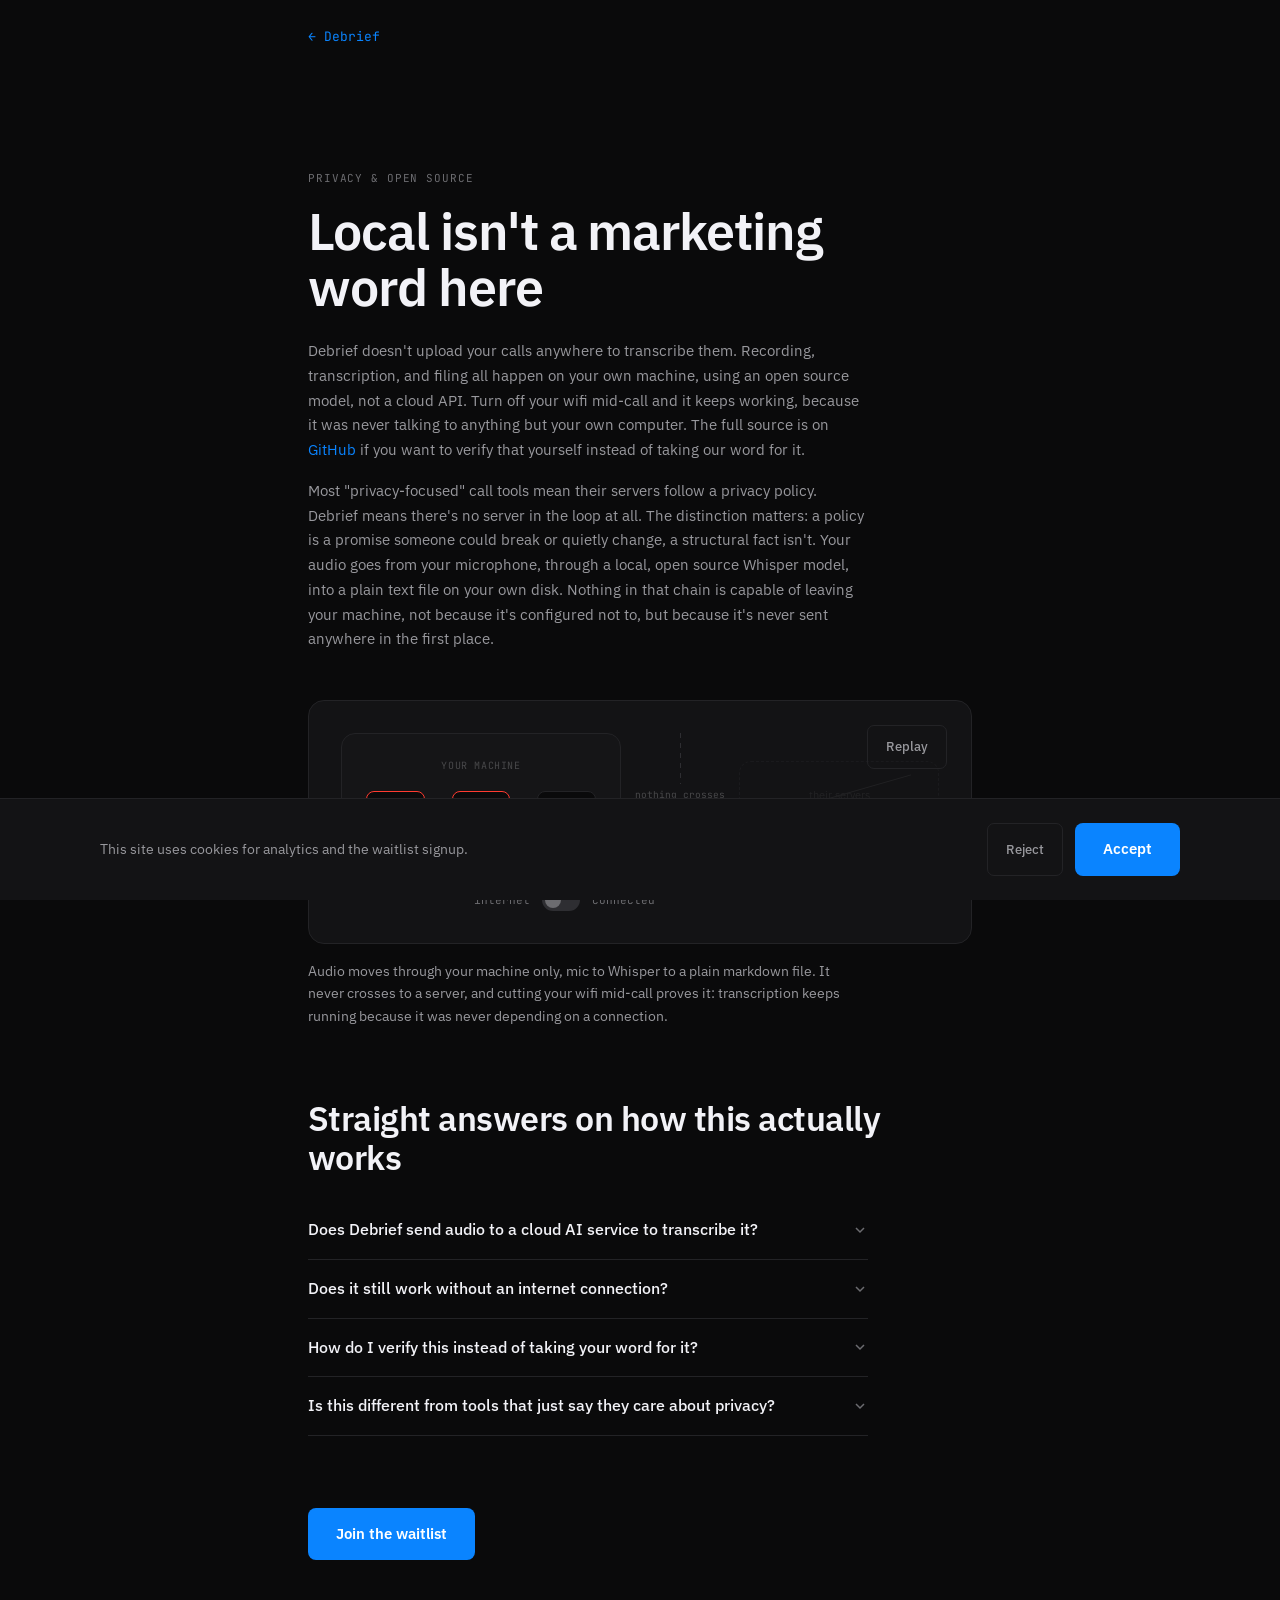
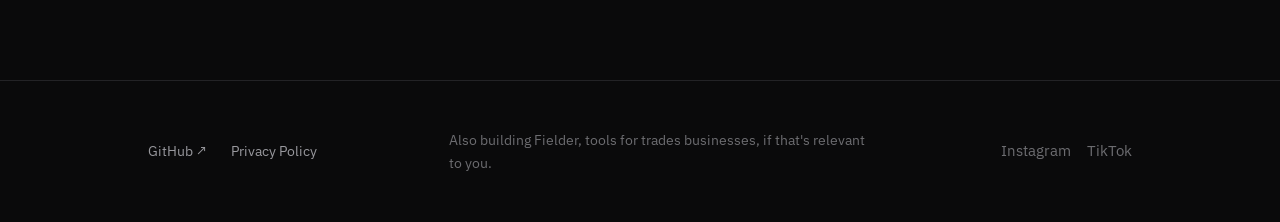
==== local-transcription/index.html @ 66da3337 "Build Debrief marketing/waitlist site (Phase 1) Homepage, dedicated /local-transcription privacy pag" ====
<!DOCTYPE html>
<html lang="en" data-ga-id="G-XXXXXXXXXX">
<head>
<meta charset="UTF-8">
<meta name="viewport" content="width=device-width, initial-scale=1">
<title>Offline, Open Source Call Transcription, No Cloud — Debrief</title>
<meta name="description" content="Debrief transcribes calls entirely offline, nothing uploaded. Open source call recorder for Mac and Windows, verify the code yourself on GitHub.">
<link rel="canonical" href="https://debrief.veeralspatel.com/local-transcription/">

<meta property="og:type" content="website">
<meta property="og:title" content="Offline, Open Source Call Transcription, No Cloud — Debrief">
<meta property="og:description" content="Debrief transcribes calls entirely offline, nothing uploaded. Open source call recorder for Mac and Windows, verify the code yourself on GitHub.">
<meta property="og:url" content="https://debrief.veeralspatel.com/local-transcription/">
<meta property="og:image" content="https://debrief.veeralspatel.com/images/og-banner.png">
<meta property="og:image:width" content="1200">
<meta property="og:image:height" content="630">
<meta name="twitter:card" content="summary_large_image">

<link rel="icon" type="image/svg+xml" href="../images/favicon.svg">
<link rel="icon" type="image/png" sizes="32x32" href="../images/favicon-32.png">
<link rel="icon" type="image/png" sizes="16x16" href="../images/favicon-16.png">
<link rel="apple-touch-icon" sizes="180x180" href="../images/apple-touch-icon.png">

<link rel="preconnect" href="https://fonts.gstatic.com" crossorigin>
<link rel="stylesheet" href="../css/styles.css">

<script type="application/ld+json">
{
  "@context": "https://schema.org",
  "@type": "FAQPage",
  "mainEntity": [
    {
      "@type": "Question",
      "name": "Does Debrief send audio to a cloud AI service to transcribe it?",
      "acceptedAnswer": { "@type": "Answer", "text": "No. Transcription runs through an open source Whisper model on your own machine. Audio never leaves your device to get turned into text." }
    },
    {
      "@type": "Question",
      "name": "Does it still work without an internet connection?",
      "acceptedAnswer": { "@type": "Answer", "text": "Yes. Recording, transcription, and filing all happen locally, so turning off your wifi mid-call doesn't stop any of it working." }
    },
    {
      "@type": "Question",
      "name": "How do I verify this instead of taking your word for it?",
      "acceptedAnswer": { "@type": "Answer", "text": "The full source is on GitHub under the MIT license. Read the code, run it yourself, or watch the network requests it makes. There's nothing to trust blindly." }
    },
    {
      "@type": "Question",
      "name": "Is this different from tools that just say they care about privacy?",
      "acceptedAnswer": { "@type": "Answer", "text": "Yes. Local here is structural, not a policy. There's no server in the loop to make a promise about in the first place." }
    }
  ]
}
</script>
</head>
<body>
<a class="skip-link" href="#main">Skip to content</a>

<div class="container-narrow" style="padding-top: var(--sp-5);">
  <a href="../" class="link-slide" style="font-family: var(--mono); font-size: 13px;">← Debrief</a>
</div>

<main id="main">
  <section>
    <div class="container-narrow">
      <div class="eyebrow" style="margin-bottom: var(--sp-4);">PRIVACY &amp; OPEN SOURCE</div>
      <h1 class="priv-heading reveal in" style="font-size: var(--fs-h1);">Local isn't a marketing word here</h1>
      <div class="priv-body reveal in">
        <p>Debrief doesn't upload your calls anywhere to transcribe them. Recording, transcription, and filing all happen on your own machine, using an open source model, not a cloud API. Turn off your wifi mid-call and it keeps working, because it was never talking to anything but your own computer. The full source is on <a href="https://github.com/veeralspatel/debrief" class="link-slide" data-track="outbound_github_click">GitHub</a> if you want to verify that yourself instead of taking our word for it.</p>
        <p>Most "privacy-focused" call tools mean their servers follow a privacy policy. Debrief means there's no server in the loop at all. The distinction matters: a policy is a promise someone could break or quietly change, a structural fact isn't. Your audio goes from your microphone, through a local, open source Whisper model, into a plain text file on your own disk. Nothing in that chain is capable of leaving your machine, not because it's configured not to, but because it's never sent anywhere in the first place.</p>
      </div>

      <div class="demo-block reveal in">
        <div class="demo-wrap" id="demo-2">
          <div class="demo-ctl"><button class="btn-ghost" data-replay aria-label="Replay demo: audio stays on your machine">Replay</button></div>
          <div class="d2">
            <div class="machine">
              <div class="machine-lbl">YOUR MACHINE</div>
              <div class="m-flow">
                <div class="m-node" id="n1">audio</div>
                <div class="m-arrow">→</div>
                <div class="m-node" id="n2">whisper</div>
                <div class="m-arrow">→</div>
                <div class="m-node" id="n3">.md file</div>
              </div>
            </div>
            <div class="barrier"><div class="barrier-line"></div><div class="blocked">nothing crosses</div></div>
            <div class="cloud"><div class="cloud-box">their servers</div></div>
          </div>
          <div class="wifi-row">
            <span>internet</span>
            <div class="tog" id="tg" role="img" aria-label="wifi toggle"><div class="knob"></div></div>
            <span id="wl">connected</span>
            <span class="still" id="st">· still transcribing</span>
          </div>
        </div>
        <p class="demo-caption">Audio moves through your machine only, mic to Whisper to a plain markdown file. It never crosses to a server, and cutting your wifi mid-call proves it: transcription keeps running because it was never depending on a connection.</p>
      </div>

      <h2 class="reveal in" style="margin-top: var(--sp-8); margin-bottom: var(--sp-5);">Straight answers on how this actually works</h2>
      <div class="faq-list reveal in">
        <div class="faq-item">
          <button class="faq-q" aria-expanded="false" aria-controls="lt-faq-1">
            Does Debrief send audio to a cloud AI service to transcribe it?
            <svg class="faq-chevron" width="16" height="16" viewBox="0 0 16 16" aria-hidden="true"><path d="M4 6l4 4 4-4" stroke="currentColor" stroke-width="1.5" fill="none"/></svg>
          </button>
          <div class="faq-a-wrap" id="lt-faq-1"><div class="faq-a-inner"><p class="faq-a">No. Transcription runs through an open source Whisper model on your own machine. Audio never leaves your device to get turned into text.</p></div></div>
        </div>
        <div class="faq-item">
          <button class="faq-q" aria-expanded="false" aria-controls="lt-faq-2">
            Does it still work without an internet connection?
            <svg class="faq-chevron" width="16" height="16" viewBox="0 0 16 16" aria-hidden="true"><path d="M4 6l4 4 4-4" stroke="currentColor" stroke-width="1.5" fill="none"/></svg>
          </button>
          <div class="faq-a-wrap" id="lt-faq-2"><div class="faq-a-inner"><p class="faq-a">Yes. Recording, transcription, and filing all happen locally, so turning off your wifi mid-call doesn't stop any of it working, exactly like the demo above.</p></div></div>
        </div>
        <div class="faq-item">
          <button class="faq-q" aria-expanded="false" aria-controls="lt-faq-3">
            How do I verify this instead of taking your word for it?
            <svg class="faq-chevron" width="16" height="16" viewBox="0 0 16 16" aria-hidden="true"><path d="M4 6l4 4 4-4" stroke="currentColor" stroke-width="1.5" fill="none"/></svg>
          </button>
          <div class="faq-a-wrap" id="lt-faq-3"><div class="faq-a-inner"><p class="faq-a">The full source is on GitHub under the MIT license. Read the code, run it yourself, or watch the network requests it makes. There's nothing to trust blindly.</p></div></div>
        </div>
        <div class="faq-item">
          <button class="faq-q" aria-expanded="false" aria-controls="lt-faq-4">
            Is this different from tools that just say they care about privacy?
            <svg class="faq-chevron" width="16" height="16" viewBox="0 0 16 16" aria-hidden="true"><path d="M4 6l4 4 4-4" stroke="currentColor" stroke-width="1.5" fill="none"/></svg>
          </button>
          <div class="faq-a-wrap" id="lt-faq-4"><div class="faq-a-inner"><p class="faq-a">Yes. Local here is structural, not a policy. There's no server in the loop to make a promise about in the first place.</p></div></div>
        </div>
      </div>

      <div class="reveal in" style="margin-top: var(--sp-8);">
        <a class="btn-primary" href="../#waitlist" data-track="cta_click" data-location="local_transcription_page">Join the waitlist</a>
      </div>
    </div>
  </section>
</main>

<footer class="site-footer">
  <div class="container footer-inner">
    <div class="footer-links">
      <a href="https://github.com/veeralspatel/debrief" data-track="outbound_github_click">GitHub ↗</a>
      <a href="../privacy-policy/">Privacy Policy</a>
    </div>
    <p class="footer-fielder">Also building Fielder, tools for trades businesses, if that's relevant to you.</p>
    <div class="footer-socials">
      <a href="#" aria-label="Instagram">Instagram</a>
      <a href="#" aria-label="TikTok">TikTok</a>
    </div>
  </div>
</footer>

<div class="cookie-banner" id="cookie-banner" hidden>
  <div class="cookie-inner">
    <p class="cookie-text">This site uses cookies for analytics and the waitlist signup.</p>
    <div class="cookie-actions">
      <button class="btn-ghost" id="cookie-reject">Reject</button>
      <button class="btn-primary" id="cookie-accept">Accept</button>
    </div>
  </div>
</div>

<script src="../js/main.js"></script>
</body>
</html>
---- css/styles.css ----
/* ============================================================
   Debrief — Website Styles
   Source of truth: docs/06_Design_System_Spec.md (tokens/components)
   Breakpoints (mobile-first, intentional per device, not just fluid scaling):
     base   0–767px   phone, touch/swipe, primary build
     tablet 768px+     touch/swipe, more breathing room
     laptop 1024px+    mouse/trackpad, scroll+click, fragments get full rotation/bleed
     wide   1440px+    desktop, most generous spacing
   Hover-only flourishes are scoped to (hover:hover) and (pointer:fine) so touch
   devices never get a stuck hover state.
   ============================================================ */

@import url('https://fonts.googleapis.com/css2?family=IBM+Plex+Sans:wght@400;500;600;700&family=JetBrains+Mono:wght@400;500&display=swap');

:root {
  /* Color tokens — Doc 06 §1 */
  --bg: #0A0A0B;
  --s1: #131315;
  --s2: #151517;
  --bd: #232326;
  --bdh: #2E2E32;
  --t: #F2F2F7;
  --t2: #98989D;
  --t3: #6C6C70;
  --t4: #48484A;
  --blue: #0A84FF;
  --blue-h: #339CFF;
  --red: #FF3B30;
  --green: #30D158;

  --sans: 'IBM Plex Sans', -apple-system, BlinkMacSystemFont, 'Segoe UI', sans-serif;
  --mono: 'JetBrains Mono', ui-monospace, monospace;

  /* Spacing scale — Doc 06 §3 (4px base unit) */
  --sp-1: 4px;
  --sp-2: 8px;
  --sp-3: 12px;
  --sp-4: 16px;
  --sp-5: 24px;
  --sp-6: 32px;
  --sp-7: 48px;
  --sp-8: 72px;
  --sp-9: 120px;

  /* Section rhythm — mobile-first, widens per breakpoint below */
  --section-pad: var(--sp-8);
  --copy-max: 560px;
  --copy-max-hero: 460px;
  --container-max: 600px;
  --container-pad: var(--sp-5);

  /* Type scale — mobile values (Doc 06 §2), laptop/wide override below */
  --fs-h1: 38px;
  --fs-h2: 27px;
  --fs-h3: 19px;
  --fs-lead: 16px;
  --fs-body: 15px;
  --fs-body-2: 13.5px;
  --fs-eyebrow: 11px;
  --fs-meta: 11px;
}

@media (min-width: 768px) {
  :root {
    --section-pad: 88px;
    --container-max: 700px;
    --container-pad: var(--sp-6);
    --fs-h1: 44px;
    --fs-h2: 30px;
    --fs-h3: 20px;
    --fs-lead: 17px;
  }
}

@media (min-width: 1024px) {
  :root {
    --section-pad: var(--sp-9);
    --container-max: 1080px;
    --container-pad: var(--sp-7);
    --fs-h1: 52px;
    --fs-h2: 34px;
    --fs-h3: 20px;
  }
}

@media (min-width: 1440px) {
  :root {
    --section-pad: 148px;
    --container-max: 1280px;
    --container-pad: var(--sp-9);
    --fs-h1: 60px;
    --fs-h2: 38px;
    --fs-lead: 18px;
  }
}

@media (min-width: 1920px) {
  :root {
    --container-max: 1360px;
  }
}

/* ---------- Reset ---------- */
*, *::before, *::after { box-sizing: border-box; }
html { scroll-behavior: smooth; }
@media (prefers-reduced-motion: reduce) {
  html { scroll-behavior: auto; }
  *, *::before, *::after {
    animation-duration: 0.001ms !important;
    animation-iteration-count: 1 !important;
    transition-duration: 0.001ms !important;
    scroll-behavior: auto !important;
  }
}
body, h1, h2, h3, p, figure, blockquote { margin: 0; }
ul { margin: 0; padding: 0; list-style: none; }
img, svg { display: block; max-width: 100%; }
a { color: inherit; text-decoration: none; }
button { font: inherit; color: inherit; background: none; border: none; cursor: pointer; }
input { font: inherit; color: inherit; }

body {
  font-family: var(--sans);
  background: var(--bg);
  color: var(--t);
  font-size: var(--fs-body);
  line-height: 1.65;
  -webkit-font-smoothing: antialiased;
}

::selection { background: rgba(255,59,48,0.28); color: var(--t); }

:focus-visible {
  outline: 2px solid var(--blue);
  outline-offset: 3px;
  border-radius: 4px;
}

/* ---------- Type ---------- */
h1, .h1 {
  font-family: var(--sans); font-weight: 600;
  font-size: var(--fs-h1); line-height: 1.08; letter-spacing: -0.02em;
}
h2, .h2 {
  font-family: var(--sans); font-weight: 600;
  font-size: var(--fs-h2); line-height: 1.15; letter-spacing: -0.015em;
}
h3, .h3 {
  font-family: var(--sans); font-weight: 600;
  font-size: var(--fs-h3); line-height: 1.3;
}
.lead { font-size: var(--fs-lead); line-height: 1.6; color: var(--t2); }
.body-2 { font-size: var(--fs-body-2); line-height: 1.55; color: var(--t2); }
.eyebrow {
  font-family: var(--mono); font-size: var(--fs-eyebrow); font-weight: 400;
  text-transform: uppercase; letter-spacing: 0.08em; color: var(--t3);
}
.meta { font-family: var(--mono); font-size: var(--fs-meta); color: var(--t4); }

/* ---------- Layout ---------- */
.container {
  max-width: var(--container-max);
  margin: 0 auto;
  padding-left: var(--container-pad);
  padding-right: var(--container-pad);
}
/* Single-column text pages (privacy-policy, local-transcription) have no side visual to
   fill a wide grid container with, so they get their own narrower, centered reading
   measure instead of inheriting the homepage's wide multi-column container. Keeps large
   screens feeling deliberate (centered, generous margins) instead of leaving a dead zone. */
.container-narrow {
  max-width: 760px;
  margin: 0 auto;
  padding-left: var(--container-pad);
  padding-right: var(--container-pad);
}
section { position: relative; padding: var(--section-pad) 0; }
.section-alt { background: var(--s1); }
.copy-col { max-width: var(--copy-max); }
.copy-col-hero { max-width: var(--copy-max-hero); }

.reveal { opacity: 0; transform: translateY(16px); transition: opacity 600ms ease, transform 600ms ease; }
.reveal.in { opacity: 1; transform: none; }
@media (prefers-reduced-motion: reduce) { .reveal { opacity: 1; transform: none; } }

/* ---------- Buttons ---------- */
.btn-primary {
  display: inline-flex; align-items: center; justify-content: center;
  font-family: var(--sans); font-size: 15px; font-weight: 600;
  padding: 14px 28px; border-radius: 8px;
  background: var(--blue); color: #fff;
  transition: background 150ms ease, transform 100ms ease;
  min-height: 48px;
}
@media (hover: hover) and (pointer: fine) {
  .btn-primary:hover { background: var(--blue-h); }
}
.btn-primary:active { transform: scale(0.985); }
.btn-primary.is-success {
  background: var(--green); color: #08210F;
}

.btn-ghost {
  display: inline-flex; align-items: center; justify-content: center;
  font-family: var(--sans); font-size: 13px; font-weight: 500;
  padding: 9px 18px; min-height: 44px;
  border-radius: 7px; background: transparent; color: var(--t2);
  border: 1px solid var(--bd);
  transition: border-color 150ms ease, color 150ms ease;
}
@media (hover: hover) and (pointer: fine) {
  .btn-ghost:hover { border-color: var(--bdh); color: var(--t); }
}

/* ---------- Form field ---------- */
.field-group { display: flex; flex-direction: column; gap: var(--sp-3); width: 100%; max-width: 340px; }
@media (min-width: 1024px) { .field-group { max-width: 300px; } }
.field {
  width: 100%;
  background: var(--s2); border: 1px solid var(--bd); border-radius: 8px;
  padding: 13px 14px; font-family: var(--sans); font-size: 15px; color: var(--t);
  min-height: 48px;
  transition: border-color 150ms ease, box-shadow 150ms ease;
}
.field::placeholder { color: var(--t3); }
.field:focus {
  outline: none; border-color: var(--blue);
  box-shadow: 0 0 0 3px rgba(10,132,255,0.15);
}
.field.has-error { border-color: var(--red); }
.field-error {
  font-size: 12.5px; color: var(--red); display: none;
}
.field-error.show { display: block; }
.risk-reversal {
  font-family: var(--mono); font-size: 11px; color: var(--t2); line-height: 1.7; max-width: 420px;
}

/* ============================================================
   Cookie consent banner
   ============================================================ */
.cookie-banner {
  position: fixed; left: 0; right: 0; bottom: 0; z-index: 90;
  background: var(--s1); border-top: 1px solid var(--bd);
  padding: var(--sp-5) var(--sp-4);
  transform: translateY(0);
  transition: transform 200ms ease;
}
.cookie-banner[hidden] { display: none; }
.cookie-banner.leaving { transform: translateY(110%); }
@media (prefers-reduced-motion: reduce) { .cookie-banner { transition: none; } }
.cookie-inner {
  max-width: var(--container-max); margin: 0 auto;
  display: flex; flex-direction: column; gap: var(--sp-4);
}
@media (min-width: 768px) {
  .cookie-inner { flex-direction: row; align-items: center; justify-content: space-between; gap: var(--sp-6); }
}
.cookie-text { font-size: 13.5px; color: var(--t2); line-height: 1.55; }
.cookie-actions { display: flex; gap: var(--sp-3); flex-shrink: 0; }
.cookie-actions .btn-primary,
.cookie-actions .btn-ghost { flex: 1; }
@media (min-width: 768px) {
  .cookie-actions .btn-primary,
  .cookie-actions .btn-ghost { flex: none; }
}

/* ============================================================
   Header / skip link (no persistent nav, per Doc 03/05)
   ============================================================ */
.skip-link {
  position: absolute; left: var(--sp-4); top: -60px;
  background: var(--blue); color: #fff; padding: 10px 16px; border-radius: 6px;
  font-size: 14px; font-weight: 600; z-index: 200; transition: top 150ms ease;
}
.skip-link:focus { top: var(--sp-4); }

/* ============================================================
   Fragment component — Doc 06 §9 / Doc 05 §4,§7,§9
   ============================================================ */
.fragment {
  background: var(--s2); border: 1px solid var(--bd); border-radius: 16px;
  box-shadow: 0 40px 100px rgba(0,0,0,0.6);
  transform: rotate(0deg) translateY(var(--parallax-y, 0px));
  transition: transform 200ms ease;
}
.fragment.fade-bottom {
  -webkit-mask-image: linear-gradient(to bottom, #000 78%, transparent 100%);
  mask-image: linear-gradient(to bottom, #000 78%, transparent 100%);
}
@media (min-width: 1024px) {
  .fragment.tilt { transform: rotate(-3deg) translateY(var(--parallax-y, 0px)); }
}

/* ============================================================
   Hero
   ============================================================ */
.hero { padding-top: calc(var(--section-pad) + var(--sp-5)); overflow: clip; }
.hero-grid {
  display: grid; gap: var(--sp-7);
}
.hero-copy { display: flex; flex-direction: column; gap: var(--sp-5); }
.hero-copy .eyebrow { display: flex; align-items: center; gap: var(--sp-2); }
.rec-dot {
  width: 7px; height: 7px; border-radius: 50%; background: var(--red);
  animation: breathe 1.8s ease-in-out infinite;
}
@keyframes breathe { 0%, 100% { opacity: 1; } 50% { opacity: 0.35; } }
.hero-copy h1 { color: var(--t); }
.hero-copy .lead { color: var(--t2); }
.hero-actions { display: flex; flex-direction: column; gap: var(--sp-3); align-items: flex-start; }

.hero-frag-wrap { position: relative; }
.hero-frag {
  width: 100%;
  padding: var(--sp-5);
}
@media (max-width: 1023px) {
  .hero-frag-wrap { margin: 0 -24px; padding: 0 24px; }
}

/* Fragment inner content: mid-recording state */
.frag-rec-row { display: flex; align-items: center; gap: var(--sp-4); padding-bottom: var(--sp-4); margin-bottom: var(--sp-4); border-bottom: 1px solid var(--bd); }
.frag-rec-btn { width: 34px; height: 34px; border-radius: 50%; background: var(--red); display: flex; align-items: center; justify-content: center; flex-shrink: 0; }
.frag-rec-btn::after { content: ''; width: 12px; height: 12px; border-radius: 50%; background: #fff; }
.frag-timer { font-family: var(--mono); font-size: 15px; color: var(--t); }
.frag-status { font-family: var(--mono); font-size: 10px; color: var(--t4); margin-left: auto; text-align: right; line-height: 1.6; }
.frag-status .on { color: var(--green); }
.frag-lines { display: flex; flex-direction: column; gap: var(--sp-3); }
.frag-line { display: flex; gap: var(--sp-3); font-size: 13px; line-height: 1.55; }
.frag-time { font-family: var(--mono); font-size: 10.5px; color: var(--t4); flex-shrink: 0; padding-top: 2px; }
.frag-speaker { color: var(--blue); font-weight: 600; margin-right: 6px; }
.frag-speaker.b { color: var(--t3); }
.frag-text { color: #E5E5E7; }

@media (min-width: 1024px) {
  .hero-grid { grid-template-columns: minmax(0, var(--copy-max-hero)) 1fr; align-items: center; }
  .hero-frag-wrap { margin-right: -120px; }
  .hero-actions { flex-direction: row; align-items: center; gap: var(--sp-5); }
}
@media (min-width: 1440px) {
  .hero-frag-wrap { margin-right: -180px; }
}

/* ============================================================
   Problem / Mechanism
   ============================================================ */
.pm-heading { max-width: var(--copy-max); margin-bottom: var(--sp-5); }
.pm-body { max-width: var(--copy-max); display: flex; flex-direction: column; gap: var(--sp-4); margin-bottom: var(--sp-7); }
.pm-body p { color: var(--t2); }
.pm-mechanism { font-size: var(--fs-lead); color: var(--t); font-weight: 500; }

.demo-block { margin-bottom: var(--sp-7); }
.demo-caption { max-width: var(--copy-max); font-size: 14px; color: var(--t2); margin-top: var(--sp-4); line-height: 1.6; }

.demo-wrap {
  background: var(--s1); border: 1px solid var(--bd); border-radius: 16px;
  padding: var(--sp-5); position: relative;
}
@media (min-width: 768px) { .demo-wrap { padding: var(--sp-6); } }
.demo-ctl { position: absolute; top: var(--sp-5); right: var(--sp-5); z-index: 5; }

/* Demo 1 — mic/system → waveform → transcript → save */
.d1 { display: flex; flex-direction: column; gap: var(--sp-5); }
.d1-left {
  background: var(--s2); border: 1px solid var(--bd); border-radius: 14px;
  padding: var(--sp-5); display: flex; flex-direction: row; align-items: center; justify-content: space-between; gap: var(--sp-4);
}
.rec-btn { width: 56px; height: 56px; border-radius: 50%; background: #2E2E32; display: flex; align-items: center; justify-content: center; transition: background 400ms ease; flex-shrink: 0; }
.rec-btn.live { background: var(--red); }
.rec-btn::after { content: ''; width: 18px; height: 18px; border-radius: 50%; background: #6C6C70; transition: background 400ms ease; }
.rec-btn.live::after { background: #fff; }
.rec-timer { font-family: var(--mono); font-size: 15px; color: var(--t3); transition: color 400ms ease; }
.rec-timer.live { color: var(--t); }
.rec-src { font-family: var(--mono); font-size: 10px; color: var(--t4); line-height: 1.7; }
.rec-src .on { color: var(--green); }
.wave { display: flex; align-items: center; justify-content: center; gap: 3px; height: 34px; flex: 1; min-width: 60px; }
.wave i {
  display: block; width: 3px; border-radius: 2px; background: #2E2E32;
  height: 30px; transform: scaleY(4 / 30); transform-origin: center;
  transition: transform 120ms ease, background 300ms ease;
}
.wave.live i { background: var(--red); }

.d1-right { background: var(--s2); border: 1px solid var(--bd); border-radius: 14px; padding: var(--sp-5); display: flex; flex-direction: column; min-height: 220px; }
.file-bar { display: flex; align-items: center; gap: var(--sp-2); font-family: var(--mono); font-size: 10.5px; color: var(--t4); padding-bottom: var(--sp-4); border-bottom: 1px solid var(--bd); margin-bottom: var(--sp-4); }
.file-bar .dot { width: 6px; height: 6px; border-radius: 50%; background: #2E2E32; transition: background 300ms ease; flex-shrink: 0; }
.file-bar .dot.live { background: var(--red); }
.tline { display: flex; gap: var(--sp-3); font-size: 13.5px; line-height: 1.6; margin-bottom: var(--sp-3); opacity: 0; transform: translateY(4px); transition: opacity 300ms ease, transform 300ms ease; }
.tline.in { opacity: 1; transform: none; }
.ttime { font-family: var(--mono); font-size: 10.5px; color: var(--t4); flex-shrink: 0; padding-top: 3px; }
.tspk { color: var(--blue); font-weight: 600; margin-right: 6px; }
.tspk.b { color: var(--t3); }
.ttext { color: #E5E5E7; }
.saved { margin-top: auto; padding-top: var(--sp-4); border-top: 1px solid var(--bd); font-family: var(--mono); font-size: 10.5px; color: var(--t4); display: flex; align-items: center; gap: 7px; opacity: 0; transition: opacity 400ms ease; }
.saved.in { opacity: 1; }
.saved .ok { color: var(--green); }

@media (min-width: 768px) {
  .d1 { flex-direction: row; align-items: stretch; min-height: 260px; }
  .d1-left { width: 220px; flex-direction: column; justify-content: center; gap: var(--sp-4); flex-shrink: 0; }
  .rec-src { text-align: center; }
}

/* Demo 4 — auto-detect */
.d4 { position: relative; min-height: 240px; display: flex; align-items: center; justify-content: center; padding-top: var(--sp-6); }
.d4-cap { position: absolute; top: 0; left: 0; right: 0; text-align: center; font-family: var(--mono); font-size: 10.5px; color: var(--t4); opacity: 0; transition: opacity 400ms ease; padding: 0 var(--sp-3); }
.d4-cap.in { opacity: 1; }
.d4-cap b { color: var(--green); font-weight: 400; }
.callwin { width: 100%; max-width: 380px; background: var(--s2); border: 1px solid var(--bd); border-radius: 12px; overflow: hidden; opacity: 0; transform: scale(0.97); transition: all 450ms ease; }
.callwin.in { opacity: 1; transform: none; }
.cw-bar { background: #1A1A1D; padding: 9px 13px; display: flex; align-items: center; gap: 7px; border-bottom: 1px solid var(--bd); }
.cw-dot { width: 9px; height: 9px; border-radius: 50%; background: #2E2E32; }
.cw-title { font-family: var(--mono); font-size: 10px; color: var(--t4); margin-left: var(--sp-2); }
.cw-body { padding: var(--sp-5); display: flex; gap: var(--sp-3); justify-content: center; }
.cw-tile { width: 44%; max-width: 110px; height: 74px; background: var(--bg); border: 1px solid var(--bd); border-radius: 8px; display: flex; align-items: center; justify-content: center; font-family: var(--mono); font-size: 9.5px; color: var(--t4); }
.pill {
  position: absolute; bottom: var(--sp-5); right: var(--sp-4);
  background: #1A1A1D; border: 1px solid var(--bd); border-radius: 22px;
  padding: 9px 15px; display: flex; align-items: center; gap: var(--sp-3);
  opacity: 0; transform: translateY(10px);
  transition: all 400ms cubic-bezier(0.2,0.8,0.3,1);
  box-shadow: 0 12px 30px rgba(0,0,0,0.5);
}
.pill.in { opacity: 1; transform: none; }
.pill-dot { width: 8px; height: 8px; border-radius: 50%; background: var(--red); animation: pulse 1.6s ease-in-out infinite; flex-shrink: 0; }
@keyframes pulse { 0%, 100% { opacity: 1; } 50% { opacity: 0.3; } }
.pill-t { font-family: var(--mono); font-size: 12px; color: var(--t); }
.pill-x { font-size: 11px; color: var(--t4); }

/* ============================================================
   Value Stack
   ============================================================ */
.vs-heading { max-width: var(--copy-max); margin-bottom: var(--sp-7); }
.vs-grid {
  display: grid; grid-template-columns: 1fr; gap: var(--sp-5);
  margin-bottom: var(--sp-7);
}
@media (min-width: 768px) { .vs-grid { grid-template-columns: repeat(2, 1fr); } }
@media (min-width: 1024px) { .vs-grid { grid-template-columns: repeat(3, 1fr); gap: var(--sp-6); } }

.vs-item {
  background: var(--s2); border: 1px solid var(--bd); border-radius: 12px;
  padding: var(--sp-5); display: flex; flex-direction: column; gap: var(--sp-3);
  transition: transform 180ms ease, border-color 180ms ease;
}
@media (hover: hover) and (pointer: fine) {
  .vs-item:hover { transform: translateY(-2px); border-color: var(--bdh); }
}
.vs-item.vs-closer { grid-column: 1 / -1; }
@media (min-width: 768px) {
  .vs-item.vs-closer { display: grid; grid-template-columns: 1fr; }
}
.vs-check { width: 20px; height: 20px; flex-shrink: 0; }
.vs-check circle, .vs-check path {
  stroke: var(--green); stroke-width: 2; fill: none;
  stroke-dasharray: 40; stroke-dashoffset: 40;
  transition: stroke-dashoffset 300ms ease;
}
.vs-item.in .vs-check circle, .vs-item.in .vs-check path { stroke-dashoffset: 0; }
.vs-item h3 { font-size: 16px; }
.vs-item p { color: var(--t2); font-size: var(--fs-body-2); }

.vs-closer-inner { display: flex; flex-direction: column; gap: var(--sp-6); }
@media (min-width: 1024px) {
  .vs-closer-inner { flex-direction: row; align-items: flex-start; }
  .vs-closer-copy { flex: 0 0 340px; }
  .vs-closer-demo { flex: 1; }
}
.vs-stack-close { font-size: var(--fs-lead); color: var(--t); margin-top: var(--sp-5); }
.vs-stack-close b { color: var(--blue); }

.vs-microloop-row { display: flex; flex-direction: column; gap: var(--sp-5); align-items: flex-start; margin-top: var(--sp-5); }
@media (min-width: 768px) { .vs-microloop-row { flex-direction: row; align-items: center; } }

/* Demo 3 — AI feedback */
.d3 { display: flex; flex-direction: column; gap: var(--sp-5); align-items: stretch; }
@media (min-width: 1024px) {
  .d3 { flex-direction: row; align-items: center; }
  .d3-file { align-self: center; }
  .d3-chat { flex: 1; }
}
.d3-file { width: 100%; max-width: 240px; background: var(--s2); border: 1px solid var(--bd); border-radius: 12px; padding: var(--sp-4); flex-shrink: 0; transition: border-color 300ms ease, transform 400ms ease; align-self: center; }
.d3-file.lift { border-color: var(--blue); transform: translateY(-3px); }
.d3-fname { font-family: var(--mono); font-size: 10.5px; color: var(--t4); margin-bottom: var(--sp-3); display: flex; align-items: center; gap: 7px; }
.d3-fline { height: 5px; background: #232326; border-radius: 3px; margin-bottom: 7px; }
.arrow-fly { align-self: center; font-family: var(--mono); font-size: 18px; color: var(--t4); opacity: 0.3; transition: opacity 400ms ease, transform 400ms ease; transform: rotate(90deg); }
@media (min-width: 1024px) { .arrow-fly { transform: none; } }
.arrow-fly.go { opacity: 1; color: var(--blue); transform: translateY(4px); }
@media (min-width: 1024px) { .arrow-fly.go { transform: translateX(4px); } }
.d3-chat { background: var(--s2); border: 1px solid var(--bd); border-radius: 12px; padding: var(--sp-5); min-height: 260px; display: flex; flex-direction: column; }
.chat-lbl { font-family: var(--mono); font-size: 9.5px; color: var(--t4); letter-spacing: 0.08em; padding-bottom: var(--sp-3); border-bottom: 1px solid var(--bd); margin-bottom: var(--sp-4); }
.chat-msg { background: var(--bg); border: 1px solid var(--bd); border-radius: 9px; padding: 11px 13px; font-size: 12.5px; color: var(--t2); margin-bottom: var(--sp-4); opacity: 0; transform: translateY(4px); transition: all 300ms ease; }
.chat-msg.in { opacity: 1; transform: none; }
.chat-msg .attach { font-family: var(--mono); font-size: 10px; color: var(--blue); display: block; margin-bottom: 6px; }
.fb { opacity: 0; transform: translateY(4px); transition: all 300ms ease; margin-bottom: var(--sp-3); }
.fb.in { opacity: 1; transform: none; }
.fb-h { font-size: 12px; font-weight: 600; color: var(--t); margin-bottom: 5px; display: flex; align-items: center; gap: 7px; }
.fb-h .n { font-family: var(--mono); font-size: 9.5px; color: var(--t4); border: 1px solid var(--bd); border-radius: 4px; padding: 1px 5px; }
.fb-b { font-size: 12.5px; color: var(--t3); line-height: 1.55; padding-left: 26px; }
.cursor { display: inline-block; width: 7px; height: 13px; background: var(--blue); vertical-align: -2px; animation: blink 1s step-end infinite; }
@keyframes blink { 50% { opacity: 0; } }

/* Micro-loop — auto filing */
.ml { background: var(--s1); border: 1px solid var(--bd); border-radius: 14px; padding: var(--sp-5); width: 100%; max-width: 340px; }
.ml-lbl { font-family: var(--mono); font-size: 9.5px; color: var(--t4); letter-spacing: 0.08em; margin-bottom: var(--sp-4); }
.tree { font-family: var(--mono); font-size: 11.5px; line-height: 2; }
.tr { color: var(--t3); opacity: 0; transform: translateX(-4px); transition: all 260ms ease; }
.tr.in { opacity: 1; transform: none; }
.tr .fold { color: var(--t2); }
.tr .file { color: var(--t4); }
.tr .new { color: var(--green); }

/* ============================================================
   Privacy / Local transcription page
   ============================================================ */
.priv-heading { max-width: var(--copy-max); margin-bottom: var(--sp-5); }
.priv-body { max-width: var(--copy-max); color: var(--t2); display: flex; flex-direction: column; gap: var(--sp-4); margin-bottom: var(--sp-7); }
.priv-body a { color: var(--blue); }
@media (hover: hover) and (pointer: fine) {
  .priv-body a:hover { text-decoration: underline; }
}
.priv-body strong { color: var(--t); font-weight: 600; }

/* Demo 2 — privacy machine boundary */
.d2 { display: flex; flex-direction: column; gap: var(--sp-5); align-items: center; }
.machine { width: 100%; max-width: 280px; background: var(--s2); border: 1px solid var(--bd); border-radius: 14px; padding: var(--sp-5); }
.machine-lbl { font-family: var(--mono); font-size: 10px; color: var(--t4); text-align: center; margin-bottom: var(--sp-4); letter-spacing: 0.06em; }
.m-flow { display: flex; align-items: center; justify-content: space-between; gap: var(--sp-2); }
.m-node { flex: 1; text-align: center; padding: 11px 4px; background: var(--bg); border: 1px solid var(--bd); border-radius: 8px; font-size: 10.5px; color: var(--t3); transition: border-color 300ms ease, color 300ms ease; }
.m-node.act { border-color: var(--red); color: var(--t); }
.m-arrow { color: var(--t4); font-size: 13px; flex-shrink: 0; }
.barrier { display: flex; align-items: center; justify-content: center; position: relative; width: 100%; max-width: 200px; height: 40px; }
@media (min-width: 768px) { .barrier { width: 90px; height: auto; align-self: stretch; max-width: none; } }
.barrier-line { width: 100%; height: 1px; background: repeating-linear-gradient(90deg, #2E2E32 0 5px, transparent 5px 10px); }
@media (min-width: 768px) { .barrier-line { width: 1px; height: 100%; background: repeating-linear-gradient(180deg, #2E2E32 0 5px, transparent 5px 10px); } }
.blocked { position: absolute; font-family: var(--mono); font-size: 9.5px; color: var(--t4); background: var(--s1); padding: 3px 8px; white-space: nowrap; }
.cloud { width: 100%; max-width: 200px; text-align: center; opacity: 0.28; }
.cloud-box { border: 1px dashed #2E2E32; border-radius: 12px; padding: var(--sp-5) var(--sp-3); color: var(--t4); font-size: 11px; position: relative; }
.cloud-box::after { content: ''; position: absolute; top: 50%; left: 12%; width: 76%; height: 1px; background: var(--t4); transform: rotate(-16deg); }
@media (min-width: 768px) {
  .d2 { flex-direction: row; justify-content: center; }
}
.wifi-row { display: flex; align-items: center; gap: var(--sp-3); margin-top: var(--sp-6); font-family: var(--mono); font-size: 11px; color: var(--t3); justify-content: center; flex-wrap: wrap; }
.tog { width: 38px; height: 22px; border-radius: 11px; background: #2E2E32; position: relative; transition: background 300ms ease; flex-shrink: 0; }
.tog .knob { width: 16px; height: 16px; border-radius: 50%; background: #6C6C70; position: absolute; top: 3px; left: 3px; transition: left 300ms ease, background 300ms ease; }
.tog.off .knob { left: 19px; background: #F2F2F7; }
.still { color: var(--green); opacity: 0; transition: opacity 400ms ease; }
.still.in { opacity: 1; }

/* ============================================================
   FAQ
   ============================================================ */
.faq-list { max-width: var(--copy-max); }
.faq-item { border-bottom: 1px solid var(--bd); }
.faq-q {
  width: 100%; display: flex; align-items: center; justify-content: space-between; gap: var(--sp-4);
  padding: var(--sp-4) 0; text-align: left;
  font-size: 15.5px; font-weight: 500; color: var(--t);
  min-height: 44px;
}
.faq-chevron { flex-shrink: 0; transition: transform 200ms ease; color: var(--t3); }
.faq-q[aria-expanded="true"] .faq-chevron { transform: rotate(180deg); }
.faq-a-wrap {
  display: grid; grid-template-rows: 0fr; overflow: hidden;
  transition: grid-template-rows 200ms ease;
}
.faq-a-wrap.open { grid-template-rows: 1fr; }
.faq-a-inner { overflow: hidden; }
.faq-a { padding-bottom: var(--sp-4); font-size: 14px; color: var(--t2); line-height: 1.65; max-width: var(--copy-max); }

/* ============================================================
   Waitlist form
   ============================================================ */
.waitlist-inner { max-width: var(--copy-max); text-align: left; }
.waitlist-form { display: flex; flex-direction: column; gap: var(--sp-4); align-items: flex-start; margin-top: var(--sp-6); }
.ck-form-wrap { display: flex; flex-direction: column; gap: var(--sp-3); width: 100%; max-width: 340px; }
@media (min-width: 480px) {
  .ck-form-wrap { flex-direction: row; align-items: flex-start; max-width: none; }
  .ck-form-wrap .field-group { max-width: 300px; }
}
.waitlist-success { display: none; align-items: center; gap: var(--sp-3); color: var(--green); font-size: 15px; }
.waitlist-success.show { display: flex; }
.waitlist-success svg { flex-shrink: 0; }

/* ============================================================
   Footer
   ============================================================ */
.site-footer { padding: var(--sp-7) 0; border-top: 1px solid var(--bd); }
.footer-inner { display: flex; flex-direction: column; gap: var(--sp-5); }
@media (min-width: 768px) {
  .footer-inner { flex-direction: row; align-items: center; justify-content: space-between; }
}
.footer-links { display: flex; align-items: center; gap: var(--sp-5); flex-wrap: wrap; }
.footer-links a { color: var(--t2); font-size: 14px; display: inline-flex; align-items: center; gap: 6px; }
@media (hover: hover) and (pointer: fine) {
  .footer-links a:hover { color: var(--t); }
}
.footer-fielder { color: var(--t3); font-size: 13.5px; max-width: 420px; }
.footer-socials { display: flex; gap: var(--sp-4); }
.footer-socials a { color: var(--t3); }
@media (hover: hover) and (pointer: fine) {
  .footer-socials a:hover { color: var(--t2); }
}

/* Link underline-slide (Doc 05 §6), scoped to inline text links only */
.link-slide { position: relative; color: var(--blue); }
.link-slide::after {
  content: ''; position: absolute; left: 0; right: 100%; bottom: -2px; height: 1px;
  background: var(--blue); transition: right 200ms ease;
}
@media (hover: hover) and (pointer: fine) {
  .link-slide:hover::after { right: 0; }
}

/* ============================================================
   404 page
   ============================================================ */
.error-page { min-height: 100vh; display: flex; align-items: center; justify-content: center; text-align: center; padding: var(--sp-6); }
.error-inner { max-width: 480px; display: flex; flex-direction: column; gap: var(--sp-5); align-items: center; }

/* ============================================================
   Legal page (Privacy Policy)
   ============================================================ */
.legal-body { max-width: var(--copy-max); color: var(--t2); display: flex; flex-direction: column; gap: var(--sp-5); }
.legal-body h2 { font-size: 18px; color: var(--t); margin-top: var(--sp-4); }
.legal-body p { line-height: 1.7; }
.legal-body a { color: var(--blue); }
.legal-placeholder { color: var(--t4); font-style: italic; }

/* Utility */
.visually-hidden {
  position: absolute; width: 1px; height: 1px; padding: 0; margin: -1px;
  overflow: hidden; clip: rect(0,0,0,0); white-space: nowrap; border: 0;
}
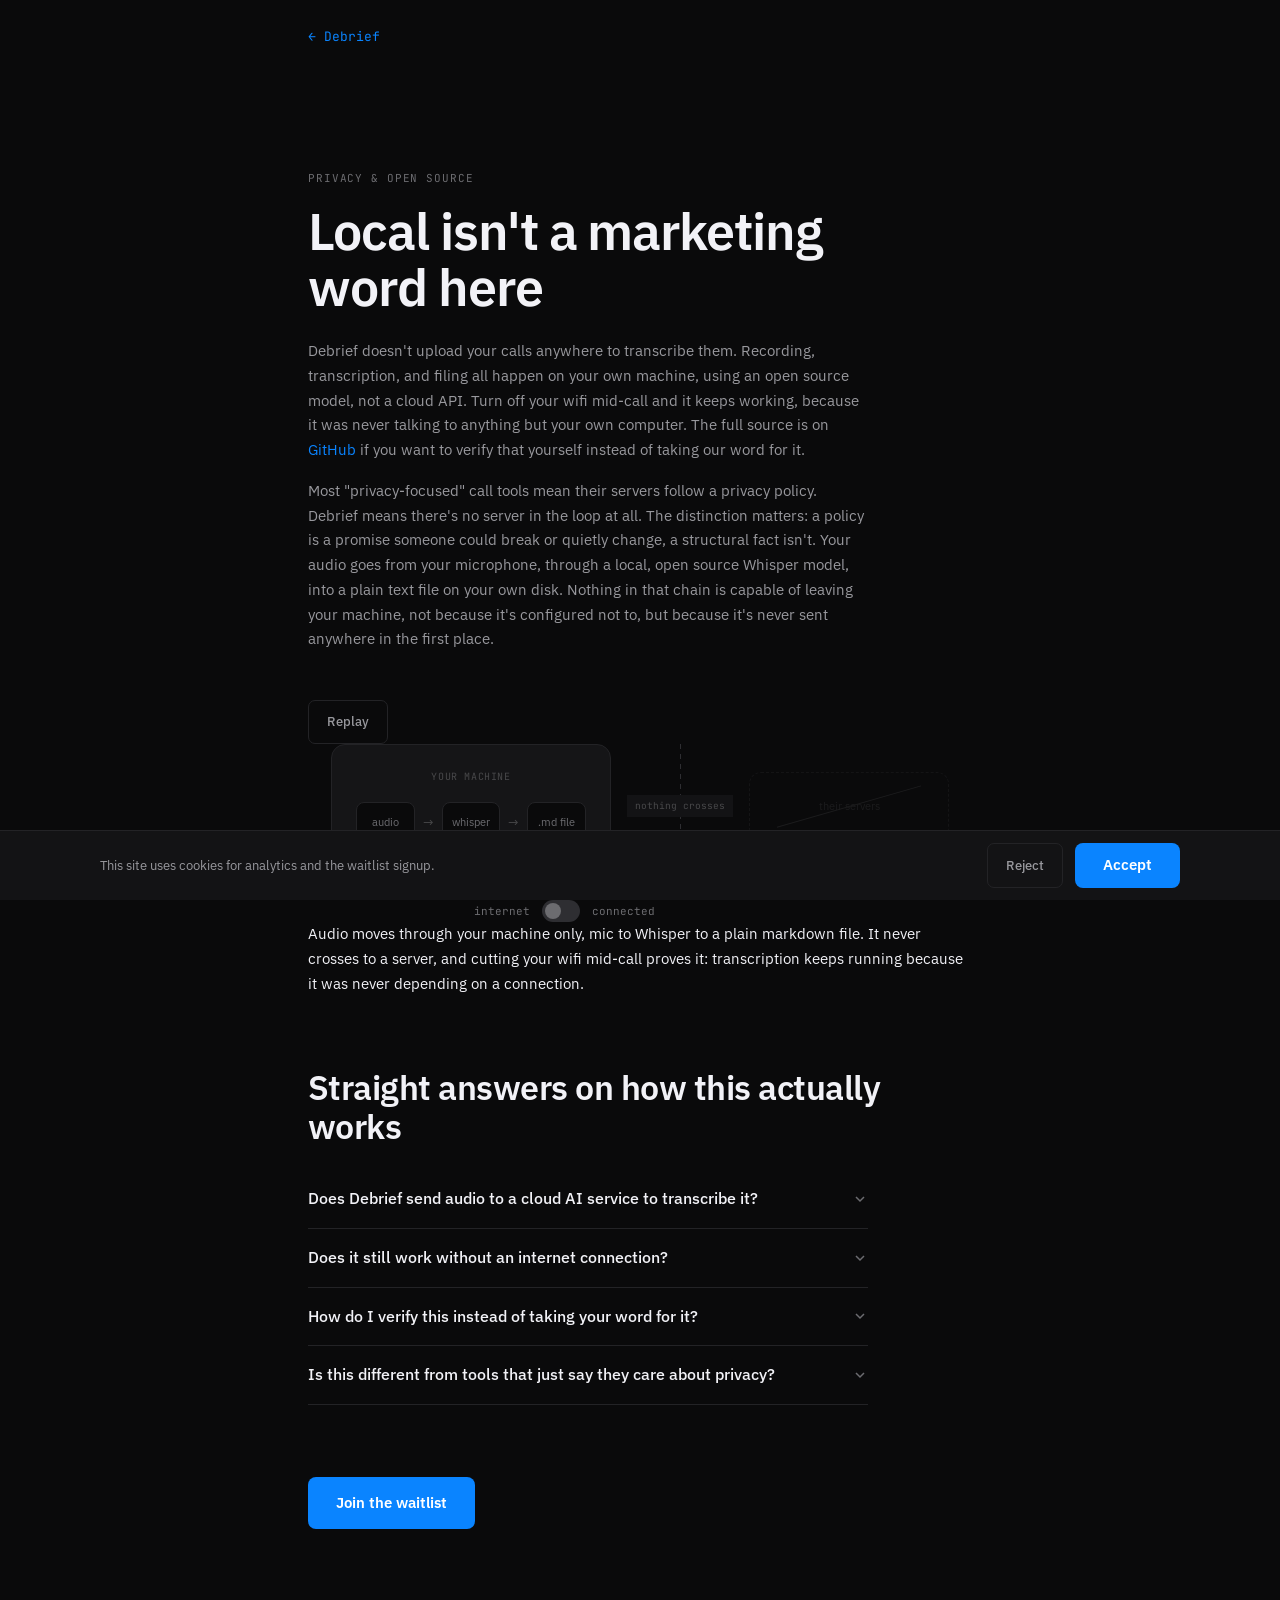
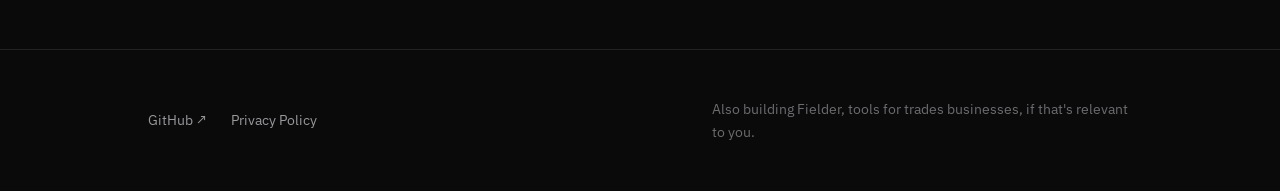
==== commit 9b918cbb: "Polish pass: fix stray footer socials, ConvertKit->Kit copy, mobile value-stack icons - local-transc" ====
--- a/local-transcription/index.html
+++ b/local-transcription/index.html
@@ -143,10 +143,6 @@
       <a href="../privacy-policy/">Privacy Policy</a>
     </div>
     <p class="footer-fielder">Also building Fielder, tools for trades businesses, if that's relevant to you.</p>
-    <div class="footer-socials">
-      <a href="#" aria-label="Instagram">Instagram</a>
-      <a href="#" aria-label="TikTok">TikTok</a>
-    </div>
   </div>
 </footer>
 
--- a/css/styles.css
+++ b/css/styles.css
@@ -44,6 +44,9 @@
 
   /* Section rhythm — mobile-first, widens per breakpoint below */
   --section-pad: var(--sp-8);
+  /* Card-to-card gap: the seam between two .section-sheet cards (not the
+     hero->first-card or last-card->footer edges, which keep --section-pad). */
+  --card-gap-pad: var(--sp-6);
   --copy-max: 560px;
   --copy-max-hero: 460px;
   --container-max: 600px;
@@ -63,6 +66,7 @@
 @media (min-width: 768px) {
   :root {
     --section-pad: 88px;
+    --card-gap-pad: var(--sp-7);
     --container-max: 700px;
     --container-pad: var(--sp-6);
     --fs-h1: 44px;
@@ -75,6 +79,7 @@
 @media (min-width: 1024px) {
   :root {
     --section-pad: var(--sp-9);
+    --card-gap-pad: 56px;
     --container-max: 1080px;
     --container-pad: var(--sp-7);
     --fs-h1: 52px;
@@ -86,6 +91,7 @@
 @media (min-width: 1440px) {
   :root {
     --section-pad: 148px;
+    --card-gap-pad: 64px;
     --container-max: 1280px;
     --container-pad: var(--sp-9);
     --fs-h1: 60px;
@@ -175,6 +181,13 @@
   padding-right: var(--container-pad);
 }
 section { position: relative; padding: var(--section-pad) 0; }
+/* Condense the gap between consecutive cards: every card-wrapping section's
+   inward-facing edge switches to the tighter --card-gap-pad, while the
+   hero->first-card seam (#problem's top) and the last-card->footer edge
+   (#waitlist's bottom) keep --section-pad exactly as before. */
+#problem { padding-bottom: var(--card-gap-pad); }
+#filing, #transcription, #offline, #value-stack, #faq { padding-top: var(--card-gap-pad); padding-bottom: var(--card-gap-pad); }
+#waitlist { padding-top: var(--card-gap-pad); }
 .section-alt { background: var(--s1); }
 .copy-col { max-width: var(--copy-max); }
 .copy-col-hero { max-width: var(--copy-max-hero); }
@@ -233,7 +246,7 @@
 }
 .field-error.show { display: block; }
 .risk-reversal {
-  font-family: var(--mono); font-size: 11px; color: var(--t2); line-height: 1.7; max-width: 420px;
+  font-size: 12.5px; color: var(--t3); line-height: 1.6; max-width: 400px; margin-top: var(--sp-4);
 }
 
 /* ============================================================
@@ -242,7 +255,7 @@
 .cookie-banner {
   position: fixed; left: 0; right: 0; bottom: 0; z-index: 90;
   background: var(--s1); border-top: 1px solid var(--bd);
-  padding: var(--sp-5) var(--sp-4);
+  padding: var(--sp-3) var(--sp-4);
   transform: translateY(0);
   transition: transform 200ms ease;
 }
@@ -251,15 +264,19 @@
 @media (prefers-reduced-motion: reduce) { .cookie-banner { transition: none; } }
 .cookie-inner {
   max-width: var(--container-max); margin: 0 auto;
-  display: flex; flex-direction: column; gap: var(--sp-4);
+  display: flex; flex-direction: column; gap: var(--sp-3);
 }
 @media (min-width: 768px) {
-  .cookie-inner { flex-direction: row; align-items: center; justify-content: space-between; gap: var(--sp-6); }
-}
-.cookie-text { font-size: 13.5px; color: var(--t2); line-height: 1.55; }
+  .cookie-inner { flex-direction: row; align-items: center; justify-content: space-between; gap: var(--sp-5); }
+}
+.cookie-text { font-size: 13px; color: var(--t2); line-height: 1.4; }
 .cookie-actions { display: flex; gap: var(--sp-3); flex-shrink: 0; }
+/* Buttons here are sized to the 44px accessibility floor (Doc 06 §13), not the site's
+   default 48px primary button, to keep the banner itself as short as the spec allows. */
 .cookie-actions .btn-primary,
-.cookie-actions .btn-ghost { flex: 1; }
+.cookie-actions .btn-ghost {
+  flex: 1; min-height: 44px; padding-top: 10px; padding-bottom: 10px;
+}
 @media (min-width: 768px) {
   .cookie-actions .btn-primary,
   .cookie-actions .btn-ghost { flex: none; }
@@ -310,97 +327,184 @@
 .hero-copy .lead { color: var(--t2); }
 .hero-actions { display: flex; flex-direction: column; gap: var(--sp-3); align-items: flex-start; }
 
-.hero-frag-wrap { position: relative; }
-.hero-frag {
-  width: 100%;
-  padding: var(--sp-5);
-}
-@media (max-width: 1023px) {
-  .hero-frag-wrap { margin: 0 -24px; padding: 0 24px; }
-}
-
-/* Fragment inner content: mid-recording state */
-.frag-rec-row { display: flex; align-items: center; gap: var(--sp-4); padding-bottom: var(--sp-4); margin-bottom: var(--sp-4); border-bottom: 1px solid var(--bd); }
-.frag-rec-btn { width: 34px; height: 34px; border-radius: 50%; background: var(--red); display: flex; align-items: center; justify-content: center; flex-shrink: 0; }
-.frag-rec-btn::after { content: ''; width: 12px; height: 12px; border-radius: 50%; background: #fff; }
-.frag-timer { font-family: var(--mono); font-size: 15px; color: var(--t); }
-.frag-status { font-family: var(--mono); font-size: 10px; color: var(--t4); margin-left: auto; text-align: right; line-height: 1.6; }
-.frag-status .on { color: var(--green); }
-.frag-lines { display: flex; flex-direction: column; gap: var(--sp-3); }
-.frag-line { display: flex; gap: var(--sp-3); font-size: 13px; line-height: 1.55; }
-.frag-time { font-family: var(--mono); font-size: 10.5px; color: var(--t4); flex-shrink: 0; padding-top: 2px; }
-.frag-speaker { color: var(--blue); font-weight: 600; margin-right: 6px; }
-.frag-speaker.b { color: var(--t3); }
-.frag-text { color: #E5E5E7; }
+/* Hero animation: idle -> click -> live recording, waveform spawns at a fixed
+   playhead and pushes left, fading out before it reaches the copy column.
+   Deliberately supersedes Doc 06 §9's static tilted-fragment hero treatment for
+   this specific section; the generic `.fragment` component above is kept for
+   any other recurring use. The floating status card is the real app's own
+   floating-pill component (see `.rec-pill` below) — this instance stays put in
+   the hero, it does not join the traveling companion further down the page. */
+.hero-anim-col { position: relative; display: flex; flex-direction: column; gap: var(--sp-6); }
+.hero-wave-band { position: relative; height: 110px; opacity: 0.5; }
+.hero-wave-bars {
+  position: absolute; top: 0; left: 0; width: 100%; height: 100%;
+  display: flex; align-items: center; gap: 4px; overflow: hidden;
+}
+.hero-wave-bars i {
+  display: block; width: 5px; flex-shrink: 0; border-radius: 3px; background: var(--red);
+  height: 90px; transform: scaleY(0.03); opacity: 1;
+  transition: transform 110ms ease, opacity 110ms ease;
+}
+.hero-playhead {
+  position: absolute; top: 0; left: 75%; height: 100%; width: 2px;
+  background: var(--blue); box-shadow: 0 0 5px rgba(10,132,255,0.4);
+}
+.hero-anim-card-wrap { position: relative; height: 76px; }
 
 @media (min-width: 1024px) {
   .hero-grid { grid-template-columns: minmax(0, var(--copy-max-hero)) 1fr; align-items: center; }
-  .hero-frag-wrap { margin-right: -120px; }
   .hero-actions { flex-direction: row; align-items: center; gap: var(--sp-5); }
-}
-@media (min-width: 1440px) {
-  .hero-frag-wrap { margin-right: -180px; }
-}
-
-/* ============================================================
-   Problem / Mechanism
-   ============================================================ */
-.pm-heading { max-width: var(--copy-max); margin-bottom: var(--sp-5); }
-.pm-body { max-width: var(--copy-max); display: flex; flex-direction: column; gap: var(--sp-4); margin-bottom: var(--sp-7); }
-.pm-body p { color: var(--t2); }
-.pm-mechanism { font-size: var(--fs-lead); color: var(--t); font-weight: 500; }
-
-.demo-block { margin-bottom: var(--sp-7); }
-.demo-caption { max-width: var(--copy-max); font-size: 14px; color: var(--t2); margin-top: var(--sp-4); line-height: 1.6; }
-
-.demo-wrap {
-  background: var(--s1); border: 1px solid var(--bd); border-radius: 16px;
-  padding: var(--sp-5); position: relative;
-}
-@media (min-width: 768px) { .demo-wrap { padding: var(--sp-6); } }
-.demo-ctl { position: absolute; top: var(--sp-5); right: var(--sp-5); z-index: 5; }
-
-/* Demo 1 — mic/system → waveform → transcript → save */
-.d1 { display: flex; flex-direction: column; gap: var(--sp-5); }
-.d1-left {
-  background: var(--s2); border: 1px solid var(--bd); border-radius: 14px;
-  padding: var(--sp-5); display: flex; flex-direction: row; align-items: center; justify-content: space-between; gap: var(--sp-4);
-}
-.rec-btn { width: 56px; height: 56px; border-radius: 50%; background: #2E2E32; display: flex; align-items: center; justify-content: center; transition: background 400ms ease; flex-shrink: 0; }
-.rec-btn.live { background: var(--red); }
-.rec-btn::after { content: ''; width: 18px; height: 18px; border-radius: 50%; background: #6C6C70; transition: background 400ms ease; }
-.rec-btn.live::after { background: #fff; }
-.rec-timer { font-family: var(--mono); font-size: 15px; color: var(--t3); transition: color 400ms ease; }
-.rec-timer.live { color: var(--t); }
-.rec-src { font-family: var(--mono); font-size: 10px; color: var(--t4); line-height: 1.7; }
-.rec-src .on { color: var(--green); }
-.wave { display: flex; align-items: center; justify-content: center; gap: 3px; height: 34px; flex: 1; min-width: 60px; }
-.wave i {
-  display: block; width: 3px; border-radius: 2px; background: #2E2E32;
-  height: 30px; transform: scaleY(4 / 30); transform-origin: center;
-  transition: transform 120ms ease, background 300ms ease;
-}
-.wave.live i { background: var(--red); }
-
-.d1-right { background: var(--s2); border: 1px solid var(--bd); border-radius: 14px; padding: var(--sp-5); display: flex; flex-direction: column; min-height: 220px; }
-.file-bar { display: flex; align-items: center; gap: var(--sp-2); font-family: var(--mono); font-size: 10.5px; color: var(--t4); padding-bottom: var(--sp-4); border-bottom: 1px solid var(--bd); margin-bottom: var(--sp-4); }
-.file-bar .dot { width: 6px; height: 6px; border-radius: 50%; background: #2E2E32; transition: background 300ms ease; flex-shrink: 0; }
-.file-bar .dot.live { background: var(--red); }
-.tline { display: flex; gap: var(--sp-3); font-size: 13.5px; line-height: 1.6; margin-bottom: var(--sp-3); opacity: 0; transform: translateY(4px); transition: opacity 300ms ease, transform 300ms ease; }
-.tline.in { opacity: 1; transform: none; }
-.ttime { font-family: var(--mono); font-size: 10.5px; color: var(--t4); flex-shrink: 0; padding-top: 3px; }
-.tspk { color: var(--blue); font-weight: 600; margin-right: 6px; }
-.tspk.b { color: var(--t3); }
-.ttext { color: #E5E5E7; }
-.saved { margin-top: auto; padding-top: var(--sp-4); border-top: 1px solid var(--bd); font-family: var(--mono); font-size: 10.5px; color: var(--t4); display: flex; align-items: center; gap: 7px; opacity: 0; transition: opacity 400ms ease; }
-.saved.in { opacity: 1; }
-.saved .ok { color: var(--green); }
-
-@media (min-width: 768px) {
-  .d1 { flex-direction: row; align-items: stretch; min-height: 260px; }
-  .d1-left { width: 220px; flex-direction: column; justify-content: center; gap: var(--sp-4); flex-shrink: 0; }
-  .rec-src { text-align: center; }
-}
+  .hero-wave-band { height: 140px; }
+  .hero-wave-bars i { height: 115px; }
+  .hero-anim-card-wrap { height: 84px; }
+}
+
+/* ============================================================
+   Floating pill — recreated from the real app's own locked
+   floating-pill component (grip / rec-dot / timer / mute / pause /
+   stop). Used two ways: a still instance embedded in the hero
+   (positioned at the same playhead the waveform already uses), and
+   a second, independent instance that travels with scroll further
+   down the page (see "Traveling companion pill" below). Same visual
+   component, two different jobs — never the same DOM node.
+   ============================================================ */
+.rec-pill {
+  position: absolute; left: 75%; transform: translateX(-50%);
+  display: inline-flex; align-items: center; gap: var(--sp-3);
+  background: var(--s2); border: 1px solid var(--bdh); border-radius: 26px;
+  padding: 7px 9px 7px 7px; box-shadow: 0 4px 14px rgba(0,0,0,0.4);
+  opacity: 0; transition: opacity 400ms ease;
+}
+.rec-pill.in { opacity: 1; }
+.rec-pill-grip { display: flex; flex-direction: column; gap: 2px; padding: 4px 3px; }
+.rec-pill-grip .dr { display: flex; gap: 2px; }
+.rec-pill-grip .d { width: 2.5px; height: 2.5px; border-radius: 50%; background: var(--t4); }
+.rec-pill-dot { width: 8px; height: 8px; border-radius: 50%; background: var(--red); flex-shrink: 0; animation: breathe 1.2s ease-in-out infinite; }
+.rec-pill-timer { font-family: var(--mono); font-size: 13px; color: var(--t); flex-shrink: 0; min-width: 36px; }
+.rec-pill-btn { width: 32px; height: 32px; border-radius: 50%; background: var(--bdh); display: flex; align-items: center; justify-content: center; flex-shrink: 0; }
+.rec-pill-btn.stop { background: #B23A32; }
+.rec-pill-btn svg { width: 14px; height: 14px; }
+
+/* ============================================================
+   Section sheet — inset rounded panel ("Option C"), replaces flat
+   alternating-background sections. Generous gaps between instances,
+   no overlap, except the first one below the hero (see --first).
+   ============================================================ */
+.section-sheet {
+  max-width: var(--container-max); margin: 0 auto var(--sp-6);
+  background: var(--s1); border: 1px solid var(--bd); border-radius: 28px;
+  padding: var(--sp-7) var(--container-pad);
+}
+@media (min-width: 1024px) { .section-sheet { border-radius: 36px; padding: var(--sp-8) var(--container-pad); } }
+.section-sheet:last-of-type { margin-bottom: 0; }
+/* One deliberate seam: the first sheet tucks up under the hero rather than
+   sitting a plain gap below it, a small nod to the layered-section feel of
+   the reference sites, kept to this single handoff rather than used everywhere. */
+.section-sheet--first { margin-top: calc(-1 * var(--sp-7)); position: relative; box-shadow: 0 30px 60px -30px rgba(0,0,0,0.6); }
+
+/* ============================================================
+   Problem / Mechanism — scroll-narrated, real Record-tab screen
+   ============================================================ */
+.pn-row { display: flex; flex-direction: column; gap: var(--sp-6); }
+.pn-text { flex: 1; min-width: 0; }
+.pn-beat { padding: var(--sp-6) 0; opacity: 0.35; transition: opacity 400ms ease; }
+.pn-beat:first-child { padding-top: 0; }
+.pn-beat:last-child { padding-bottom: 0; }
+.pn-beat.active { opacity: 1; }
+.pn-beat h2 { margin-bottom: var(--sp-4); }
+.pn-beat p { color: var(--t2); }
+.pn-sticky-wrap { align-self: center; width: 100%; max-width: 360px; }
+@media (min-width: 1024px) {
+  .pn-row { flex-direction: row; align-items: flex-start; gap: var(--sp-8); }
+  .pn-beat { padding: var(--sp-9) 0; }
+  .pn-sticky-wrap { flex: 0 0 360px; position: sticky; top: 120px; align-self: flex-start; }
+}
+
+/* real Record-tab recreation — structure/colors/copy lifted directly from
+   record-tab-dark-mode-states.html, not redrawn */
+.appwin { background: var(--s2); border: 1px solid var(--bd); border-radius: 12px; overflow: hidden; }
+.appwin-bar { background: #1A1A1D; padding: 9px 13px; display: flex; align-items: center; gap: 7px; border-bottom: 1px solid var(--bd); }
+.appwin-dot { width: 9px; height: 9px; border-radius: 50%; background: var(--bdh); }
+.appwin-title { font-family: var(--mono); font-size: 10px; color: var(--t4); margin-left: var(--sp-2); }
+
+.rt-app { display: flex; min-height: 380px; }
+.rt-sidebar { width: 48px; background: var(--s1); border-right: 1px solid var(--bd); display: flex; flex-direction: column; align-items: center; justify-content: space-between; padding: var(--sp-4) 0; flex-shrink: 0; }
+.rt-nav-top { display: flex; flex-direction: column; gap: var(--sp-4); align-items: center; }
+.rt-nav-item { width: 30px; height: 30px; border-radius: 7px; display: flex; align-items: center; justify-content: center; flex-shrink: 0; }
+.rt-nav-item.active-box { background: var(--bdh); }
+.rt-icon { width: 16px; height: 16px; flex-shrink: 0; }
+.rt-rec-dot { width: 10px; height: 10px; border-radius: 50%; background: var(--red); animation: breathe 1.2s ease-in-out infinite; display: none; }
+.rt-rec-dot.on { display: block; }
+.rt-mic-idle.hidden { display: none; }
+
+.rt-main { flex: 1; padding: var(--sp-5); display: flex; flex-direction: column; min-width: 0; }
+.rt-status { display: flex; align-items: center; gap: 7px; font-size: 11.5px; color: var(--t2); }
+.rt-status-dot { width: 6px; height: 6px; border-radius: 50%; background: var(--green); flex-shrink: 0; }
+.rt-center { flex: 1; display: flex; flex-direction: column; align-items: center; justify-content: center; gap: var(--sp-3); padding: var(--sp-5) 0; }
+.rt-timer { font-family: var(--mono); font-size: 26px; font-weight: 700; color: var(--t); }
+.rt-record-btn, .rt-stop-btn { width: 68px; height: 68px; border-radius: 50%; display: flex; align-items: center; justify-content: center; }
+.rt-record-btn { background: var(--red); }
+.rt-stop-btn { background: #5C1D18; border: 2.5px solid var(--red); }
+.rt-stop-icon { width: 18px; height: 18px; background: #fff; border-radius: 3px; }
+.rt-press-label { font-size: 13px; color: var(--t); }
+.rt-press-sub { font-size: 11px; color: var(--t4); margin-top: -6px; }
+.rt-secondary { display: flex; gap: var(--sp-3); align-items: center; }
+.rt-secondary-btn { width: 30px; height: 30px; border-radius: 50%; background: var(--bdh); display: flex; align-items: center; justify-content: center; }
+.rt-pause-icon { width: 9px; height: 10px; display: flex; justify-content: space-between; }
+.rt-pause-icon span { width: 2.6px; height: 100%; background: var(--t); border-radius: 1px; }
+.rt-mute-icon { width: 10px; height: 10px; border: 1.3px solid var(--t); border-radius: 3px 3px 4px 4px; position: relative; }
+.rt-mute-icon::before { content: ''; position: absolute; top: 50%; left: -1.5px; width: 13px; height: 1.4px; background: var(--t); transform: rotate(45deg); }
+.rt-control-caption { font-size: 10px; color: var(--t3); }
+.rt-recent { background: var(--s2); border: 1px solid var(--bd); border-radius: 9px; padding: var(--sp-3) var(--sp-4); margin-top: auto; }
+.rt-recent-title { font-size: 9px; text-transform: uppercase; letter-spacing: 0.04em; color: var(--t3); margin: 0 0 6px; }
+.rt-recent-row { display: flex; justify-content: space-between; align-items: center; }
+.rt-recent-name { font-size: 11.5px; color: var(--t); transition: opacity 200ms ease; }
+.rt-recent-meta { font-size: 10px; color: var(--t3); margin-top: 2px; transition: opacity 200ms ease; }
+.rt-badge { background: #1E1A15; color: #E6A23C; font-size: 9px; padding: 2px 7px; border-radius: 9px; flex-shrink: 0; }
+
+/* ============================================================
+   New scroll beats — Filing / Transcription / Offline
+   ============================================================ */
+.mo-row { display: flex; flex-direction: column; gap: var(--sp-6); }
+.mo-copy { flex: 1; }
+.mo-visual-wrap { flex: 1; min-width: 0; position: relative; }
+@media (min-width: 1024px) {
+  .mo-row { flex-direction: row; align-items: center; gap: var(--sp-8); }
+  .mo-copy { flex: 0 0 360px; }
+}
+
+.fin-row { display: flex; align-items: center; gap: var(--sp-3); padding: 10px 4px; border-bottom: 1px solid var(--bd); }
+.fin-row:last-child { border-bottom: none; }
+.fin-icon { width: 16px; height: 16px; stroke: var(--t3); fill: none; stroke-width: 1.8; flex-shrink: 0; }
+.fin-name { font-family: var(--mono); font-size: 12px; color: var(--t); flex: 1; }
+.fin-meta { font-family: var(--mono); font-size: 10px; color: var(--t4); flex-shrink: 0; }
+.fin-row.new { opacity: 0; transform: translateY(-6px); transition: opacity 450ms ease, transform 450ms ease; }
+.fin-row.new.in { opacity: 1; transform: none; }
+
+.tr-text { font-size: 13px; color: var(--t2); margin: 0 0 var(--sp-3); }
+.tr-text:last-child { margin-bottom: 0; }
+
+/* offline beat reuses the exact toggle already established on the
+   local-transcription page (`.tog`/`.knob`), not a new component */
+.off-row { display: flex; align-items: center; justify-content: space-between; padding: 0 0 var(--sp-5); }
+.off-label { font-size: 14px; color: var(--t); }
+.off-sub { font-size: 11px; color: var(--t3); margin-top: 2px; }
+.off-wave { display: flex; align-items: center; gap: 2px; height: 22px; }
+.off-wave i { width: 2.5px; border-radius: 2px; background: var(--red); display: block; animation: offbar 900ms ease-in-out infinite; }
+@keyframes offbar { 0%, 100% { transform: scaleY(0.3); } 50% { transform: scaleY(1); } }
+.off-wave-cap { font-family: var(--mono); font-size: 10px; color: var(--t4); margin-top: var(--sp-3); }
+
+/* ============================================================
+   Traveling companion pill — a second `.rec-pill` instance, fixed to the
+   viewport, that docks to whichever beat (Record panel / Filing /
+   Transcription / Offline) is centered as the user scrolls. Deliberately
+   does not include the hero — the hero keeps its own still instance above.
+   Hidden between beats where the real app wouldn't show it either (a call
+   that's already been filed and transcribed isn't still recording).
+   ============================================================ */
+.travel-pill { position: fixed; top: 0; left: 0; z-index: 40; pointer-events: none; opacity: 0; transition: opacity 350ms ease; }
+.travel-pill.show { opacity: 1; }
+@media (max-width: 1023px) { .travel-pill { display: none; } }
 
 /* Demo 4 — auto-detect */
 .d4 { position: relative; min-height: 240px; display: flex; align-items: center; justify-content: center; padding-top: var(--sp-6); }
@@ -429,38 +533,58 @@
 .pill-x { font-size: 11px; color: var(--t4); }
 
 /* ============================================================
-   Value Stack
-   ============================================================ */
-.vs-heading { max-width: var(--copy-max); margin-bottom: var(--sp-7); }
-.vs-grid {
-  display: grid; grid-template-columns: 1fr; gap: var(--sp-5);
-  margin-bottom: var(--sp-7);
-}
-@media (min-width: 768px) { .vs-grid { grid-template-columns: repeat(2, 1fr); } }
-@media (min-width: 1024px) { .vs-grid { grid-template-columns: repeat(3, 1fr); gap: var(--sp-6); } }
-
-.vs-item {
-  background: var(--s2); border: 1px solid var(--bd); border-radius: 12px;
-  padding: var(--sp-5); display: flex; flex-direction: column; gap: var(--sp-3);
-  transition: transform 180ms ease, border-color 180ms ease;
-}
-@media (hover: hover) and (pointer: fine) {
-  .vs-item:hover { transform: translateY(-2px); border-color: var(--bdh); }
-}
-.vs-item.vs-closer { grid-column: 1 / -1; }
-@media (min-width: 768px) {
-  .vs-item.vs-closer { display: grid; grid-template-columns: 1fr; }
-}
-.vs-check { width: 20px; height: 20px; flex-shrink: 0; }
-.vs-check circle, .vs-check path {
-  stroke: var(--green); stroke-width: 2; fill: none;
-  stroke-dasharray: 40; stroke-dashoffset: 40;
-  transition: stroke-dashoffset 300ms ease;
-}
-.vs-item.in .vs-check circle, .vs-item.in .vs-check path { stroke-dashoffset: 0; }
-.vs-item h3 { font-size: 16px; }
-.vs-item p { color: var(--t2); font-size: var(--fs-body-2); }
-
+   Value Stack — scroll list + sticky window-chrome panel, replaces
+   the old card grid. Real Lucide icon paths, same set the app itself
+   uses (design-system.html), not invented shapes.
+   ============================================================ */
+.vs-heading { max-width: var(--copy-max); margin-bottom: var(--sp-3); }
+.vs-sub { max-width: var(--copy-max); margin-bottom: var(--sp-7); }
+.sd-row { display: flex; flex-direction: column; gap: var(--sp-6); margin-bottom: var(--sp-7); }
+.sd-list { flex: 1; min-width: 0; }
+.sd-item { padding: var(--sp-6) 0; border-bottom: 1px solid var(--bd); opacity: 0.35; transition: opacity 400ms ease; }
+.sd-item:first-child { padding-top: 0; }
+.sd-item:last-child { border-bottom: none; }
+.sd-item.active { opacity: 1; }
+.sd-item h3 { font-size: 30px; line-height: 1.2; margin-bottom: var(--sp-2); display: flex; align-items: center; gap: var(--sp-3); }
+.sd-item p { color: var(--t2); font-size: 16px; max-width: 46ch; }
+/* Below 1024px the sticky mockup panel can't follow each item as you scroll past it
+   (position:sticky only kicks in at the same breakpoint the row goes side-by-side), so each
+   item carries its own small icon here instead of relying on the panel for that context. */
+.sd-item-icon {
+  display: none; width: 32px; height: 32px; border-radius: 9px;
+  background: var(--bg); border: 1px solid var(--bd);
+  align-items: center; justify-content: center; flex-shrink: 0;
+}
+.sd-item-icon .sd-icon { width: 16px; height: 16px; }
+@media (max-width: 1023px) { .sd-item-icon { display: flex; } }
+.sd-num { font-family: var(--mono); font-size: 12px; color: var(--t4); margin-bottom: var(--sp-2); }
+.sd-sticky-wrap { align-self: center; width: 100%; max-width: 320px; }
+.sd-icon-wrap { width: 40px; height: 40px; border-radius: 11px; background: var(--bg); border: 1px solid var(--bd); display: flex; align-items: center; justify-content: center; margin: var(--sp-5) var(--sp-5) 0; }
+.sd-icon { width: 20px; height: 20px; stroke: var(--blue); stroke-width: 1.8; fill: none; }
+.sd-title { font-size: 15.5px; margin: var(--sp-4) var(--sp-5) 9px; min-height: 22px; }
+.sd-desc { font-size: 12.5px; color: var(--t3); margin: 0 var(--sp-5); }
+.sd-microloop { margin: var(--sp-4) var(--sp-5) 0; }
+.sd-rail { display: flex; gap: 5px; margin: var(--sp-5) var(--sp-5) 0; }
+.sd-rail-dot { height: 3px; flex: 1; border-radius: 2px; background: var(--bd); transition: background 300ms ease; }
+.sd-rail-dot.active { background: var(--blue); }
+.sd-count { font-family: var(--mono); font-size: 10px; color: var(--t4); margin: 9px var(--sp-5) var(--sp-5); }
+@media (min-width: 1024px) {
+  .sd-row { flex-direction: row; align-items: flex-start; gap: var(--sp-8); }
+  .sd-sticky-wrap { flex: 0 0 320px; position: sticky; top: 120px; align-self: flex-start; }
+}
+
+/* checkmark icon — still used by the AI-feedback closer below even though
+   the card grid it originally styled is gone */
+.vs-check { width: 20px; height: 20px; flex-shrink: 0; margin-bottom: var(--sp-2); }
+.vs-check path { stroke: var(--green); stroke-width: 2; fill: none; }
+
+/* AI call feedback prompt — the value stack's closing item, deliberately its
+   own highlighted block (was ".vs-item.vs-closer" against the old card grid;
+   the grid is gone, but this one still earns its own container). */
+.vs-ai-closer {
+  background: var(--s2); border: 1px solid var(--bd); border-radius: 14px;
+  padding: var(--sp-6); margin-bottom: var(--sp-7);
+}
 .vs-closer-inner { display: flex; flex-direction: column; gap: var(--sp-6); }
 @media (min-width: 1024px) {
   .vs-closer-inner { flex-direction: row; align-items: flex-start; }
@@ -469,6 +593,11 @@
 }
 .vs-stack-close { font-size: var(--fs-lead); color: var(--t); margin-top: var(--sp-5); }
 .vs-stack-close b { color: var(--blue); }
+
+/* secondary CTA after the value stack — a visitor sold on the checklist
+   shouldn't need to scroll all the way back up to act */
+.vs-cta-row { display: flex; flex-wrap: wrap; align-items: center; gap: var(--sp-5); margin-top: var(--sp-7); padding-top: var(--sp-6); border-top: 1px solid var(--bd); }
+.vs-cta-row p { color: var(--t2); margin: 0; }
 
 .vs-microloop-row { display: flex; flex-direction: column; gap: var(--sp-5); align-items: flex-start; margin-top: var(--sp-5); }
 @media (min-width: 768px) { .vs-microloop-row { flex-direction: row; align-items: center; } }
@@ -572,12 +701,20 @@
 /* ============================================================
    Waitlist form
    ============================================================ */
-.waitlist-inner { max-width: var(--copy-max); text-align: left; }
+/* Was its own narrower centered max-width, which re-centered this section at
+   a different left edge than every other section on the page — a real
+   consistency bug a design critique caught. Heading/copy get the same
+   copy-max reading measure everything else uses, without re-centering the
+   container itself. */
+.waitlist-inner h2, .waitlist-inner .waitlist-form { max-width: var(--copy-max); }
 .waitlist-form { display: flex; flex-direction: column; gap: var(--sp-4); align-items: flex-start; margin-top: var(--sp-6); }
 .ck-form-wrap { display: flex; flex-direction: column; gap: var(--sp-3); width: 100%; max-width: 340px; }
 @media (min-width: 480px) {
   .ck-form-wrap { flex-direction: row; align-items: flex-start; max-width: none; }
   .ck-form-wrap .field-group { max-width: 300px; }
+  /* the button was compressing to two lines in this row — it never should
+     shrink, the input should give up the space instead */
+  .ck-form-wrap .btn-primary { flex-shrink: 0; white-space: nowrap; }
 }
 .waitlist-success { display: none; align-items: center; gap: var(--sp-3); color: var(--green); font-size: 15px; }
 .waitlist-success.show { display: flex; }
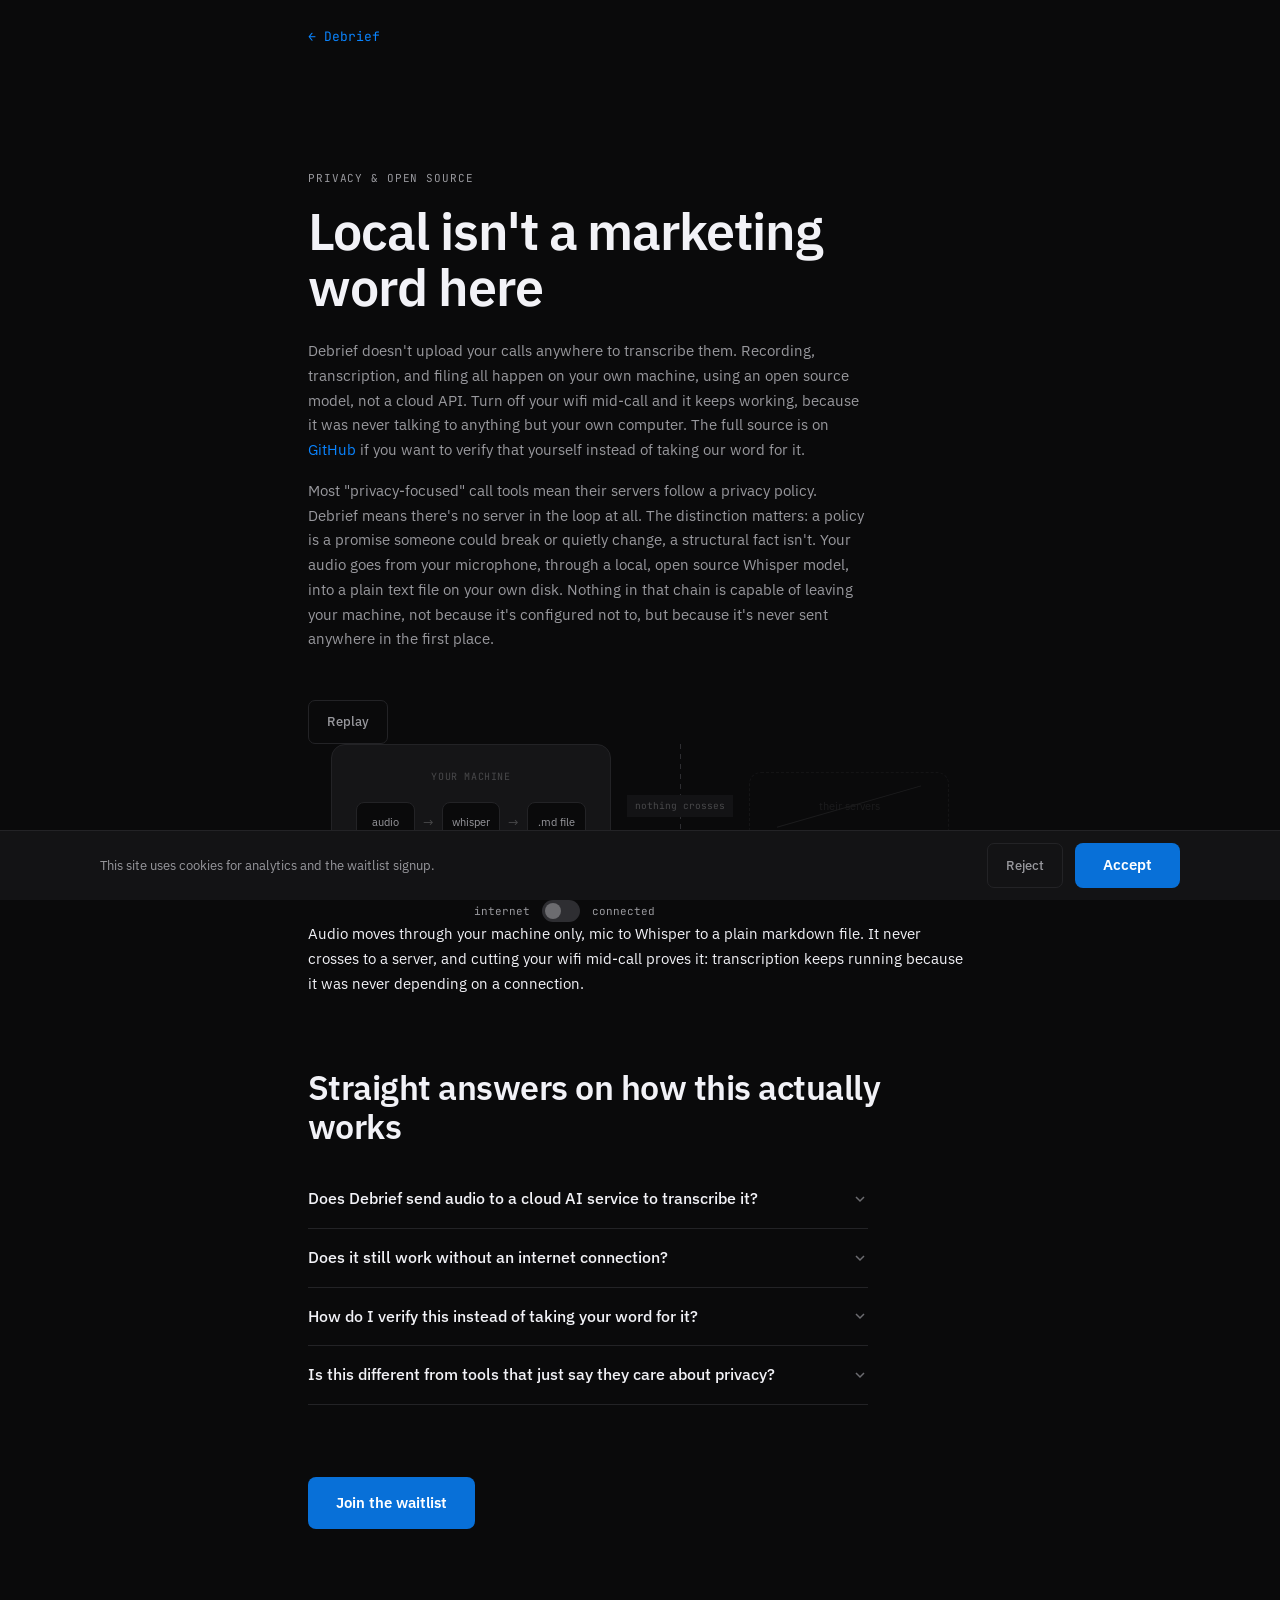
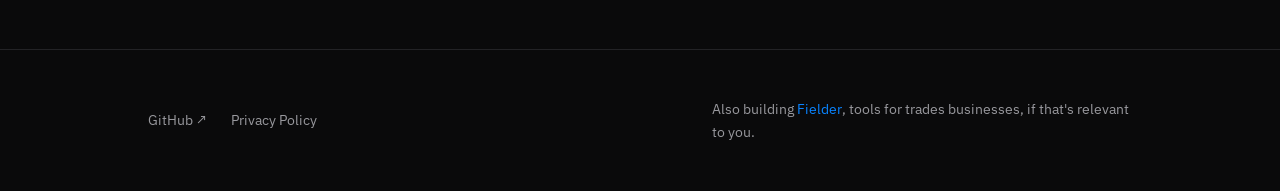
==== commit 3b4ee1a2: "Fix hero pill clipping on mobile, link Fielder footer, update contact email Hero's recording-status " ====
--- a/local-transcription/index.html
+++ b/local-transcription/index.html
@@ -1,5 +1,5 @@
 <!DOCTYPE html>
-<html lang="en" data-ga-id="G-XXXXXXXXXX">
+<html lang="en" data-ga-id="G-CTZ8ZYQSD7">
 <head>
 <meta charset="UTF-8">
 <meta name="viewport" content="width=device-width, initial-scale=1">
@@ -66,7 +66,7 @@
       <div class="eyebrow" style="margin-bottom: var(--sp-4);">PRIVACY &amp; OPEN SOURCE</div>
       <h1 class="priv-heading reveal in" style="font-size: var(--fs-h1);">Local isn't a marketing word here</h1>
       <div class="priv-body reveal in">
-        <p>Debrief doesn't upload your calls anywhere to transcribe them. Recording, transcription, and filing all happen on your own machine, using an open source model, not a cloud API. Turn off your wifi mid-call and it keeps working, because it was never talking to anything but your own computer. The full source is on <a href="https://github.com/veeralspatel/debrief" class="link-slide" data-track="outbound_github_click">GitHub</a> if you want to verify that yourself instead of taking our word for it.</p>
+        <p>Debrief doesn't upload your calls anywhere to transcribe them. Recording, transcription, and filing all happen on your own machine, using an open source model, not a cloud API. Turn off your wifi mid-call and it keeps working, because it was never talking to anything but your own computer. The full source is on <a href="https://github.com/veeralspatel/debrief" target="_blank" rel="noopener" class="link-slide" data-track="outbound_github_click">GitHub</a> if you want to verify that yourself instead of taking our word for it.</p>
         <p>Most "privacy-focused" call tools mean their servers follow a privacy policy. Debrief means there's no server in the loop at all. The distinction matters: a policy is a promise someone could break or quietly change, a structural fact isn't. Your audio goes from your microphone, through a local, open source Whisper model, into a plain text file on your own disk. Nothing in that chain is capable of leaving your machine, not because it's configured not to, but because it's never sent anywhere in the first place.</p>
       </div>
 
@@ -139,10 +139,10 @@
 <footer class="site-footer">
   <div class="container footer-inner">
     <div class="footer-links">
-      <a href="https://github.com/veeralspatel/debrief" data-track="outbound_github_click">GitHub ↗</a>
+      <a href="https://github.com/veeralspatel/debrief" target="_blank" rel="noopener" data-track="outbound_github_click">GitHub ↗</a>
       <a href="../privacy-policy/">Privacy Policy</a>
     </div>
-    <p class="footer-fielder">Also building Fielder, tools for trades businesses, if that's relevant to you.</p>
+    <p class="footer-fielder">Also building <a href="https://fielderhq.io/" target="_blank" rel="noopener" class="link-slide">Fielder</a>, tools for trades businesses, if that's relevant to you.</p>
   </div>
 </footer>
 
--- a/css/styles.css
+++ b/css/styles.css
@@ -25,6 +25,13 @@
   --t4: #48484A;
   --blue: #0A84FF;
   --blue-h: #339CFF;
+  /* Darker than --blue specifically for white-text-on-blue backgrounds (buttons,
+     skip link): #0A84FF only reaches 3.6:1 with white text, failing WCAG AA's
+     4.5:1 floor. --blue stays untouched since it also serves as link/icon
+     foreground color on the dark bg, where it already passes at 5.4:1 and
+     darkening it there would newly fail instead. */
+  --blue-btn: #0870D8;
+  --blue-btn-h: #0874E0;
   --red: #FF3B30;
   --green: #30D158;
 
@@ -159,7 +166,7 @@
 .body-2 { font-size: var(--fs-body-2); line-height: 1.55; color: var(--t2); }
 .eyebrow {
   font-family: var(--mono); font-size: var(--fs-eyebrow); font-weight: 400;
-  text-transform: uppercase; letter-spacing: 0.08em; color: var(--t3);
+  text-transform: uppercase; letter-spacing: 0.08em; color: var(--t2);
 }
 .meta { font-family: var(--mono); font-size: var(--fs-meta); color: var(--t4); }
 
@@ -201,12 +208,12 @@
   display: inline-flex; align-items: center; justify-content: center;
   font-family: var(--sans); font-size: 15px; font-weight: 600;
   padding: 14px 28px; border-radius: 8px;
-  background: var(--blue); color: #fff;
+  background: var(--blue-btn); color: #fff;
   transition: background 150ms ease, transform 100ms ease;
   min-height: 48px;
 }
 @media (hover: hover) and (pointer: fine) {
-  .btn-primary:hover { background: var(--blue-h); }
+  .btn-primary:hover { background: var(--blue-btn-h); }
 }
 .btn-primary:active { transform: scale(0.985); }
 .btn-primary.is-success {
@@ -235,7 +242,7 @@
   min-height: 48px;
   transition: border-color 150ms ease, box-shadow 150ms ease;
 }
-.field::placeholder { color: var(--t3); }
+.field::placeholder { color: var(--t2); }
 .field:focus {
   outline: none; border-color: var(--blue);
   box-shadow: 0 0 0 3px rgba(10,132,255,0.15);
@@ -246,7 +253,7 @@
 }
 .field-error.show { display: block; }
 .risk-reversal {
-  font-size: 12.5px; color: var(--t3); line-height: 1.6; max-width: 400px; margin-top: var(--sp-4);
+  font-size: 12.5px; color: var(--t2); line-height: 1.6; max-width: 400px; margin-top: var(--sp-4);
 }
 
 /* ============================================================
@@ -287,7 +294,7 @@
    ============================================================ */
 .skip-link {
   position: absolute; left: var(--sp-4); top: -60px;
-  background: var(--blue); color: #fff; padding: 10px 16px; border-radius: 6px;
+  background: var(--blue-btn); color: #fff; padding: 10px 16px; border-radius: 6px;
   font-size: 14px; font-weight: 600; z-index: 200; transition: top 150ms ease;
 }
 .skip-link:focus { top: var(--sp-4); }
@@ -318,11 +325,19 @@
 }
 .hero-copy { display: flex; flex-direction: column; gap: var(--sp-5); }
 .hero-copy .eyebrow { display: flex; align-items: center; gap: var(--sp-2); }
-.rec-dot {
-  width: 7px; height: 7px; border-radius: 50%; background: var(--red);
-  animation: breathe 1.8s ease-in-out infinite;
-}
-@keyframes breathe { 0%, 100% { opacity: 1; } 50% { opacity: 0.35; } }
+/* Hero eyebrow: real GitHub mark linking to the actual repo (a verifiable fact,
+   not a decorative status pill), sized up from the site's standard 11px eyebrow
+   since it's the very first thing in the hero. */
+.hero-eyebrow { font-size: 14px; }
+.hero-eyebrow a {
+  display: flex; align-items: center; gap: var(--sp-2);
+  color: inherit; text-decoration: none;
+}
+.hero-eyebrow .gh-icon { width: 15px; height: 15px; fill: var(--t3); flex-shrink: 0; }
+@media (hover: hover) and (pointer: fine) {
+  .hero-eyebrow a:hover { color: var(--t); }
+  .hero-eyebrow a:hover .gh-icon { fill: var(--t2); }
+}
 .hero-copy h1 { color: var(--t); }
 .hero-copy .lead { color: var(--t2); }
 .hero-actions { display: flex; flex-direction: column; gap: var(--sp-3); align-items: flex-start; }
@@ -369,7 +384,10 @@
    component, two different jobs — never the same DOM node.
    ============================================================ */
 .rec-pill {
-  position: absolute; left: 75%; transform: translateX(-50%);
+  /* Centered on the 75% playhead when there's room; below ~468px-wide containers
+     that centering would push the pill's right edge past the container (clipped
+     by .hero's overflow:clip), so clamp to the container's right edge instead. */
+  position: absolute; left: max(0px, min(calc(75% - 117px), calc(100% - 234px)));
   display: inline-flex; align-items: center; gap: var(--sp-3);
   background: var(--s2); border: 1px solid var(--bdh); border-radius: 26px;
   padding: 7px 9px 7px 7px; box-shadow: 0 4px 14px rgba(0,0,0,0.4);
@@ -454,12 +472,12 @@
 .rt-pause-icon span { width: 2.6px; height: 100%; background: var(--t); border-radius: 1px; }
 .rt-mute-icon { width: 10px; height: 10px; border: 1.3px solid var(--t); border-radius: 3px 3px 4px 4px; position: relative; }
 .rt-mute-icon::before { content: ''; position: absolute; top: 50%; left: -1.5px; width: 13px; height: 1.4px; background: var(--t); transform: rotate(45deg); }
-.rt-control-caption { font-size: 10px; color: var(--t3); }
+.rt-control-caption { font-size: 10px; color: var(--t2); }
 .rt-recent { background: var(--s2); border: 1px solid var(--bd); border-radius: 9px; padding: var(--sp-3) var(--sp-4); margin-top: auto; }
-.rt-recent-title { font-size: 9px; text-transform: uppercase; letter-spacing: 0.04em; color: var(--t3); margin: 0 0 6px; }
+.rt-recent-title { font-size: 9px; text-transform: uppercase; letter-spacing: 0.04em; color: var(--t2); margin: 0 0 6px; }
 .rt-recent-row { display: flex; justify-content: space-between; align-items: center; }
 .rt-recent-name { font-size: 11.5px; color: var(--t); transition: opacity 200ms ease; }
-.rt-recent-meta { font-size: 10px; color: var(--t3); margin-top: 2px; transition: opacity 200ms ease; }
+.rt-recent-meta { font-size: 10px; color: var(--t2); margin-top: 2px; transition: opacity 200ms ease; }
 .rt-badge { background: #1E1A15; color: #E6A23C; font-size: 9px; padding: 2px 7px; border-radius: 9px; flex-shrink: 0; }
 
 /* ============================================================
@@ -488,7 +506,7 @@
    local-transcription page (`.tog`/`.knob`), not a new component */
 .off-row { display: flex; align-items: center; justify-content: space-between; padding: 0 0 var(--sp-5); }
 .off-label { font-size: 14px; color: var(--t); }
-.off-sub { font-size: 11px; color: var(--t3); margin-top: 2px; }
+.off-sub { font-size: 11px; color: var(--t2); margin-top: 2px; }
 .off-wave { display: flex; align-items: center; gap: 2px; height: 22px; }
 .off-wave i { width: 2.5px; border-radius: 2px; background: var(--red); display: block; animation: offbar 900ms ease-in-out infinite; }
 @keyframes offbar { 0%, 100% { transform: scaleY(0.3); } 50% { transform: scaleY(1); } }
@@ -562,7 +580,7 @@
 .sd-icon-wrap { width: 40px; height: 40px; border-radius: 11px; background: var(--bg); border: 1px solid var(--bd); display: flex; align-items: center; justify-content: center; margin: var(--sp-5) var(--sp-5) 0; }
 .sd-icon { width: 20px; height: 20px; stroke: var(--blue); stroke-width: 1.8; fill: none; }
 .sd-title { font-size: 15.5px; margin: var(--sp-4) var(--sp-5) 9px; min-height: 22px; }
-.sd-desc { font-size: 12.5px; color: var(--t3); margin: 0 var(--sp-5); }
+.sd-desc { font-size: 12.5px; color: var(--t2); margin: 0 var(--sp-5); }
 .sd-microloop { margin: var(--sp-4) var(--sp-5) 0; }
 .sd-rail { display: flex; gap: 5px; margin: var(--sp-5) var(--sp-5) 0; }
 .sd-rail-dot { height: 3px; flex: 1; border-radius: 2px; background: var(--bd); transition: background 300ms ease; }
@@ -626,7 +644,7 @@
 .fb.in { opacity: 1; transform: none; }
 .fb-h { font-size: 12px; font-weight: 600; color: var(--t); margin-bottom: 5px; display: flex; align-items: center; gap: 7px; }
 .fb-h .n { font-family: var(--mono); font-size: 9.5px; color: var(--t4); border: 1px solid var(--bd); border-radius: 4px; padding: 1px 5px; }
-.fb-b { font-size: 12.5px; color: var(--t3); line-height: 1.55; padding-left: 26px; }
+.fb-b { font-size: 12.5px; color: var(--t2); line-height: 1.55; padding-left: 26px; }
 .cursor { display: inline-block; width: 7px; height: 13px; background: var(--blue); vertical-align: -2px; animation: blink 1s step-end infinite; }
 @keyframes blink { 50% { opacity: 0; } }
 
@@ -634,7 +652,7 @@
 .ml { background: var(--s1); border: 1px solid var(--bd); border-radius: 14px; padding: var(--sp-5); width: 100%; max-width: 340px; }
 .ml-lbl { font-family: var(--mono); font-size: 9.5px; color: var(--t4); letter-spacing: 0.08em; margin-bottom: var(--sp-4); }
 .tree { font-family: var(--mono); font-size: 11.5px; line-height: 2; }
-.tr { color: var(--t3); opacity: 0; transform: translateX(-4px); transition: all 260ms ease; }
+.tr { color: var(--t2); opacity: 0; transform: translateX(-4px); transition: all 260ms ease; }
 .tr.in { opacity: 1; transform: none; }
 .tr .fold { color: var(--t2); }
 .tr .file { color: var(--t4); }
@@ -656,7 +674,7 @@
 .machine { width: 100%; max-width: 280px; background: var(--s2); border: 1px solid var(--bd); border-radius: 14px; padding: var(--sp-5); }
 .machine-lbl { font-family: var(--mono); font-size: 10px; color: var(--t4); text-align: center; margin-bottom: var(--sp-4); letter-spacing: 0.06em; }
 .m-flow { display: flex; align-items: center; justify-content: space-between; gap: var(--sp-2); }
-.m-node { flex: 1; text-align: center; padding: 11px 4px; background: var(--bg); border: 1px solid var(--bd); border-radius: 8px; font-size: 10.5px; color: var(--t3); transition: border-color 300ms ease, color 300ms ease; }
+.m-node { flex: 1; text-align: center; padding: 11px 4px; background: var(--bg); border: 1px solid var(--bd); border-radius: 8px; font-size: 10.5px; color: var(--t2); transition: border-color 300ms ease, color 300ms ease; }
 .m-node.act { border-color: var(--red); color: var(--t); }
 .m-arrow { color: var(--t4); font-size: 13px; flex-shrink: 0; }
 .barrier { display: flex; align-items: center; justify-content: center; position: relative; width: 100%; max-width: 200px; height: 40px; }
@@ -670,7 +688,7 @@
 @media (min-width: 768px) {
   .d2 { flex-direction: row; justify-content: center; }
 }
-.wifi-row { display: flex; align-items: center; gap: var(--sp-3); margin-top: var(--sp-6); font-family: var(--mono); font-size: 11px; color: var(--t3); justify-content: center; flex-wrap: wrap; }
+.wifi-row { display: flex; align-items: center; gap: var(--sp-3); margin-top: var(--sp-6); font-family: var(--mono); font-size: 11px; color: var(--t2); justify-content: center; flex-wrap: wrap; }
 .tog { width: 38px; height: 22px; border-radius: 11px; background: #2E2E32; position: relative; transition: background 300ms ease; flex-shrink: 0; }
 .tog .knob { width: 16px; height: 16px; border-radius: 50%; background: #6C6C70; position: absolute; top: 3px; left: 3px; transition: left 300ms ease, background 300ms ease; }
 .tog.off .knob { left: 19px; background: #F2F2F7; }
@@ -733,12 +751,7 @@
 @media (hover: hover) and (pointer: fine) {
   .footer-links a:hover { color: var(--t); }
 }
-.footer-fielder { color: var(--t3); font-size: 13.5px; max-width: 420px; }
-.footer-socials { display: flex; gap: var(--sp-4); }
-.footer-socials a { color: var(--t3); }
-@media (hover: hover) and (pointer: fine) {
-  .footer-socials a:hover { color: var(--t2); }
-}
+.footer-fielder { color: var(--t2); font-size: 13.5px; max-width: 420px; }
 
 /* Link underline-slide (Doc 05 §6), scoped to inline text links only */
 .link-slide { position: relative; color: var(--blue); }
